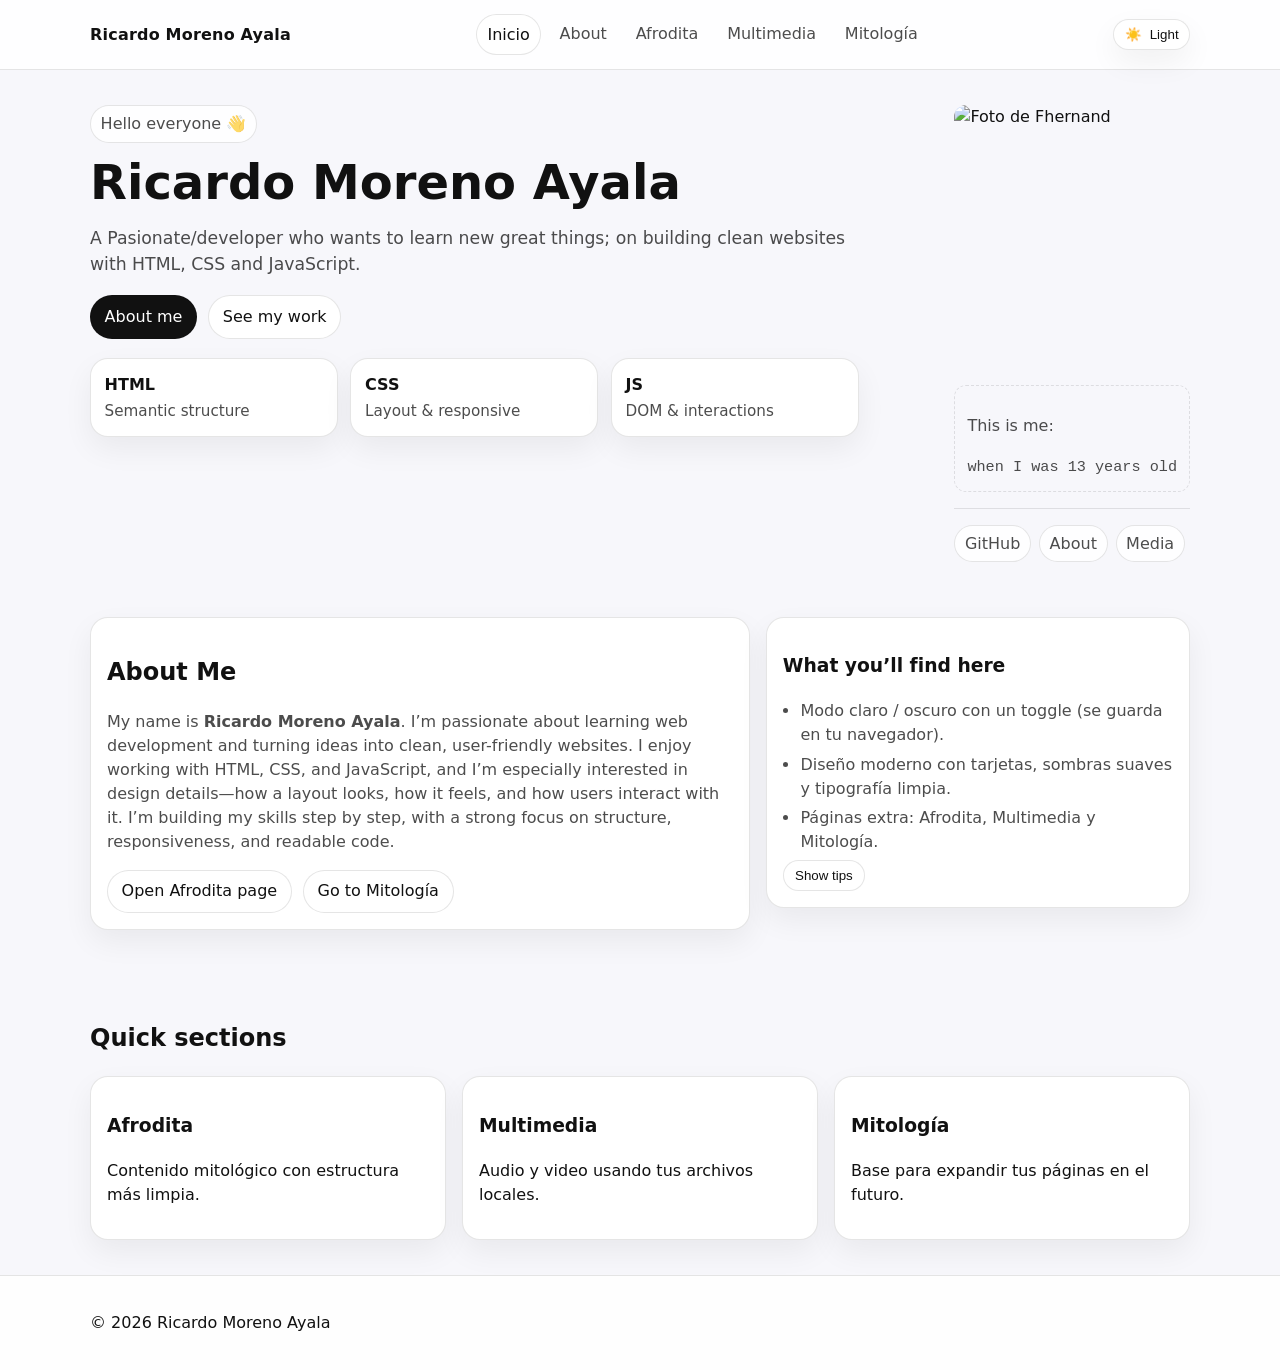
==== index.html @ e9df448e "Fix HTML structure and update profile image path" ====
<!doctype html>
<html lang="es" data-theme="light">
  <head>
    <meta charset="utf-8" />
    <meta name="viewport" content="width=device-width, initial-scale=1" />
    <title>Ricardo Moreno Ayala | Portfolio</title>

    <meta
      name="description"
      content="Portfolio personal con modo claro/oscuro, sección About y proyectos."
    />

    <link rel="stylesheet" href="./css/style.css" />
    <script src="./js/app.js" defer></script>
  </head>
  <body>
    <header class="site-header">
      <div class="container header-inner">
        <a class="brand" href="./index.html">Ricardo Moreno Ayala</a>

        <nav class="site-nav" aria-label="Navegación principal">
          <a href="#home" data-nav="home">Inicio</a>
          <a href="#about" data-nav="about">About</a>
          <a href="./pages/afrodita.html" data-nav="afrodita">Afrodita</a>
          <a href="./pages/multimedia.html" data-nav="multimedia">Multimedia</a>
          <a href="./pages/mitologia.html" data-nav="mitologia">Mitología</a>
        </nav>

        <button
          class="theme-toggle"
          type="button"
          id="themeToggle"
          aria-label="Cambiar tema"
        >
          <span class="theme-icon" aria-hidden="true">☀️</span>
          <span class="theme-label">Light</span>
        </button>
      </div>
    </header>

    <main id="home">
      <!-- HERO -->
      <section class="hero">
        <div class="container hero-grid">
          <div class="hero-copy">
            <p class="kicker">Hello everyone 👋</p>
            <h1>Ricardo Moreno Ayala</h1>
            <p class="lead">
              A Pasionate/developer who wants to learn new great things; on
              building clean websites with HTML, CSS and JavaScript.
            </p>

            <div class="actions">
              <a class="btn primary" href="#about">About me</a>
              <a class="btn" href="./pages/afrodita.html">See my work</a>
            </div>

            <div class="hero-stats">
              <div class="stat">
                <span class="stat-number">HTML</span>
                <span class="stat-label">Semantic structure</span>
              </div>
              <div class="stat">
                <span class="stat-number">CSS</span>
                <span class="stat-label">Layout & responsive</span>
              </div>
              <div class="stat">
                <span class="stat-number">JS</span>
                <span class="stat-label">DOM & interactions</span>
              </div>
            </div>
          </div>

          <aside class="hero-card" aria-label="Foto de perfil">
            <div class="profile">
              <!-- Pon tu foto aquí: assets/img/profile.jpg -->
              <img
<img class="profile-img" src="./assets/img/pro-file.jpg" alt="Foto de Fhernand" />
              <div class="profile-fallback">
                <p class="muted">This is me:</p>
                <code>when I was 13 years old</code>
              </div>
            </div>

            <div class="card-line"></div>

            <div class="quick-links">
              <a
                class="chip"
                href="https://github.com/"
                target="_blank"
                rel="noreferrer"
                >GitHub</a
              >
              <a class="chip" href="#about">About</a>
              <a class="chip" href="./pages/multimedia.html">Media</a>
            </div>
          </aside>
        </div>
      </section>

      <!-- ABOUT -->
      <section id="about" class="section">
        <div class="container about-grid">
          <div class="card about-card">
            <h2>About Me</h2>

            <!-- BIO EN INGLÉS (1 PÁRRAFO) -->
            <p class="about-text">
              My name is <strong>Ricardo Moreno Ayala</strong>. I’m passionate about
              learning web development and turning ideas into clean,
              user-friendly websites. I enjoy working with HTML, CSS, and
              JavaScript, and I’m especially interested in design details—how a
              layout looks, how it feels, and how users interact with it. I’m
              building my skills step by step, with a strong focus on structure,
              responsiveness, and readable code.
            </p>

            <div class="actions">
              <a class="btn" href="./pages/afrodita.html">Open Afrodita page</a>
              <a class="btn" href="./pages/mitologia.html">Go to Mitología</a>
            </div>
          </div>

          <div class="card">
            <h3>What you’ll find here</h3>
            <ul class="list">
              <li>
                Modo claro / oscuro con un toggle (se guarda en tu navegador).
              </li>
              <li>
                Diseño moderno con tarjetas, sombras suaves y tipografía limpia.
              </li>
              <li>Páginas extra: Afrodita, Multimedia y Mitología.</li>
            </ul>

            <button class="btn small" data-toggle="#tips">Show tips</button>
            <div id="tips" class="collapsible" hidden>
              <p class="muted">
                Tip: Para GitHub Pages, asegura que <code>index.html</code> esté
                en la raíz del repo si publicas desde root.
              </p>
            </div>
          </div>
        </div>
      </section>

      <!-- SHORTCUTS -->
      <section class="container section">
        <h2>Quick sections</h2>
        <div class="grid-3">
          <a class="tile" href="./pages/afrodita.html">
            <h3>Afrodita</h3>
            <p>Contenido mitológico con estructura más limpia.</p>
          </a>
          <a class="tile" href="./pages/multimedia.html">
            <h3>Multimedia</h3>
            <p>Audio y video usando tus archivos locales.</p>
          </a>
          <a class="tile" href="./pages/mitologia.html">
            <h3>Mitología</h3>
            <p>Base para expandir tus páginas en el futuro.</p>
          </a>
        </div>
      </section>
    </main>

    <footer class="site-footer">
      <div class="container footer-inner">
        <p>© <span id="year"></span> Ricardo Moreno Ayala</p>
      </div>
    </footer>
  </body>
</html>
---- css/style.css ----
/* =========================
   Theme variables (Light/Dark)
========================= */

:root {
  --bg: #f7f7fb;
  --surface: #ffffff;
  --text: #111111;
  --muted: rgba(0, 0, 0, 0.7);
  --border: rgba(0, 0, 0, 0.1);
  --shadow: 0 12px 30px rgba(0, 0, 0, 0.06);

  --primary: #111111;
  --primaryText: #ffffff;

  --radius: 18px;
}

html[data-theme="dark"] {
  --bg: #0b0d12;
  --surface: #10141d;
  --text: #f4f6fb;
  --muted: rgba(244, 246, 251, 0.72);
  --border: rgba(255, 255, 255, 0.12);
  --shadow: 0 14px 40px rgba(0, 0, 0, 0.55);

  --primary: #f4f6fb;
  --primaryText: #0b0d12;
}

/* =========================
   Base / Reset
========================= */
* {
  box-sizing: border-box;
}
html {
  scroll-behavior: smooth;
}
body {
  margin: 0;
  font-family:
    system-ui,
    -apple-system,
    Segoe UI,
    Roboto,
    Arial,
    sans-serif;
  line-height: 1.5;
  background: var(--bg);
  color: var(--text);
}

img,
video {
  max-width: 100%;
  height: auto;
  display: block;
}
a {
  color: inherit;
}
code {
  font-family:
    ui-monospace, SFMono-Regular, Menlo, Monaco, Consolas, "Liberation Mono",
    monospace;
  font-size: 0.95em;
}

.container {
  width: min(1100px, calc(100% - 2rem));
  margin-inline: auto;
}

.section {
  padding: 2.2rem 0;
}
.lead {
  font-size: 1.08rem;
  color: var(--muted);
}
.muted {
  color: var(--muted);
}

.kicker {
  display: inline-block;
  padding: 0.35rem 0.6rem;
  border: 1px solid var(--border);
  border-radius: 999px;
  background: color-mix(in srgb, var(--surface) 88%, transparent);
  color: var(--muted);
  margin: 0 0 0.6rem;
}

/* =========================
   Header / Nav
========================= */
.site-header {
  position: sticky;
  top: 0;
  z-index: 20;
  background: color-mix(in srgb, var(--surface) 85%, transparent);
  backdrop-filter: blur(10px);
  border-bottom: 1px solid var(--border);
}

.header-inner {
  display: flex;
  align-items: center;
  justify-content: space-between;
  gap: 1rem;
  padding: 0.9rem 0;
}

.brand {
  text-decoration: none;
  font-weight: 900;
  letter-spacing: 0.2px;
}

.site-nav {
  display: flex;
  gap: 0.5rem;
  flex-wrap: wrap;
}

.site-nav a {
  text-decoration: none;
  padding: 0.45rem 0.65rem;
  border-radius: 999px;
  color: var(--muted);
}

.site-nav a:hover {
  background: color-mix(in srgb, var(--surface) 70%, transparent);
  color: var(--text);
}

.site-nav a.active {
  background: color-mix(in srgb, var(--surface) 55%, transparent);
  border: 1px solid var(--border);
  color: var(--text);
}

/* =========================
   Theme toggle
========================= */
.theme-toggle {
  display: inline-flex;
  align-items: center;
  gap: 0.5rem;
  border: 1px solid var(--border);
  background: var(--surface);
  color: var(--text);
  padding: 0.45rem 0.65rem;
  border-radius: 999px;
  cursor: pointer;
  box-shadow: var(--shadow);
}
.theme-toggle:hover {
  transform: translateY(-1px);
}

/* =========================
   Hero
========================= */
.hero {
  padding: 2.2rem 0 1.2rem;
}

.hero-grid {
  display: grid;
  gap: 1.2rem;
  grid-template-columns: 1.6fr 0.65fr;
  align-items: start;
}

.hero-copy h1 {
  font-size: clamp(2rem, 4vw, 3rem);
  line-height: 1.1;
  margin: 0.25rem 0 0.6rem;
}

.hero-stats {
  margin-top: 1.2rem;
  display: grid;
  grid-template-columns: repeat(3, 1fr);
  gap: 0.8rem;
}

.stat {
  border: 1px solid var(--border);
  border-radius: var(--radius);
  padding: 0.85rem;
  background: var(--surface);
  box-shadow: var(--shadow);
}
.stat-number {
  font-weight: 800;
}
.stat-label {
  display: block;
  color: var(--muted);
  font-size: 0.95rem;
  margin-top: 0.2rem;
}

/* ===== FIX DEFINITIVO TAMAÑO FOTO ===== */
.hero-card {
  max-width: 420px; /* hace más angosta la columna derecha */
  margin-left: auto; /* la pega a la derecha bonito */
}

.profile {
  width: 100%;
  max-width: 380px; /* límite real del cuadro de la foto */
  margin-inline: auto;
}

.profile-img {
  width: 100%;
  height: 280px; /* <- AQUÍ se nota el cambio sí o sí */
  max-width: 380px;
  object-fit: cover;
  border-radius: calc(var(--radius) - 6px);
}

.profile-fallback {
  padding: 0.75rem;
  border-radius: calc(var(--radius) - 6px);
  border: 1px dashed var(--border);
  color: var(--muted);
}

.card-line {
  height: 1px;
  background: var(--border);
  margin: 1rem 0;
}

.quick-links {
  display: flex;
  gap: 0.5rem;
  flex-wrap: wrap;
}

.chip {
  text-decoration: none;
  border: 1px solid var(--border);
  padding: 0.35rem 0.6rem;
  border-radius: 999px;
  background: color-mix(in srgb, var(--surface) 82%, transparent);
  color: var(--muted);
}
.chip:hover {
  color: var(--text);
}

/* =========================
   Cards / Tiles / Grids
========================= */
.card {
  background: var(--surface);
  border: 1px solid var(--border);
  border-radius: var(--radius);
  padding: 1rem;
  box-shadow: var(--shadow);
}

.about-grid {
  display: grid;
  gap: 1rem;
  grid-template-columns: 1.4fr 0.9fr;
  align-items: start;
}

.about-text {
  color: var(--muted);
  margin-top: 0.5rem;
}

.grid-2,
.grid-3 {
  display: grid;
  gap: 1rem;
}
.grid-2 {
  grid-template-columns: repeat(2, 1fr);
}
.grid-3 {
  grid-template-columns: repeat(3, 1fr);
}

.tile {
  text-decoration: none;
  display: block;
  background: var(--surface);
  border: 1px solid var(--border);
  border-radius: var(--radius);
  padding: 1rem;
  box-shadow: var(--shadow);
  transition:
    transform 0.12s ease,
    box-shadow 0.12s ease;
}
.tile:hover {
  transform: translateY(-2px);
}

/* =========================
   Buttons / Interactions
========================= */
.actions {
  display: flex;
  gap: 0.7rem;
  flex-wrap: wrap;
  margin-top: 1rem;
}

.btn {
  display: inline-block;
  text-decoration: none;
  border: 1px solid var(--border);
  background: var(--surface);
  color: var(--text);
  padding: 0.55rem 0.85rem;
  border-radius: 999px;
  cursor: pointer;
}

.btn:hover {
  transform: translateY(-1px);
}

.btn.primary {
  background: var(--primary);
  color: var(--primaryText);
  border-color: color-mix(in srgb, var(--primary) 55%, var(--border));
}

.btn.small {
  padding: 0.45rem 0.7rem;
}

.collapsible {
  margin-top: 0.7rem;
  padding-top: 0.7rem;
  border-top: 1px solid var(--border);
}

.list {
  margin: 0.5rem 0 0;
  padding-left: 1.1rem;
  color: var(--muted);
}
.list li {
  margin: 0.35rem 0;
}

/* =========================
   Footer
========================= */
.site-footer {
  border-top: 1px solid var(--border);
  background: color-mix(in srgb, var(--surface) 88%, transparent);
  padding: 1.2rem 0;
}
.footer-inner {
  display: flex;
  justify-content: space-between;
  gap: 1rem;
  flex-wrap: wrap;
}

/* =========================
   Responsive
========================= */
@media (max-width: 900px) {
  .hero-grid {
    grid-template-columns: 1fr;
  }
  .about-grid {
    grid-template-columns: 1fr;
  }
  .grid-3 {
    grid-template-columns: 1fr;
  }
  .grid-2 {
    grid-template-columns: 1fr;
  }
  .hero-stats {
    grid-template-columns: 1fr;
  }
}
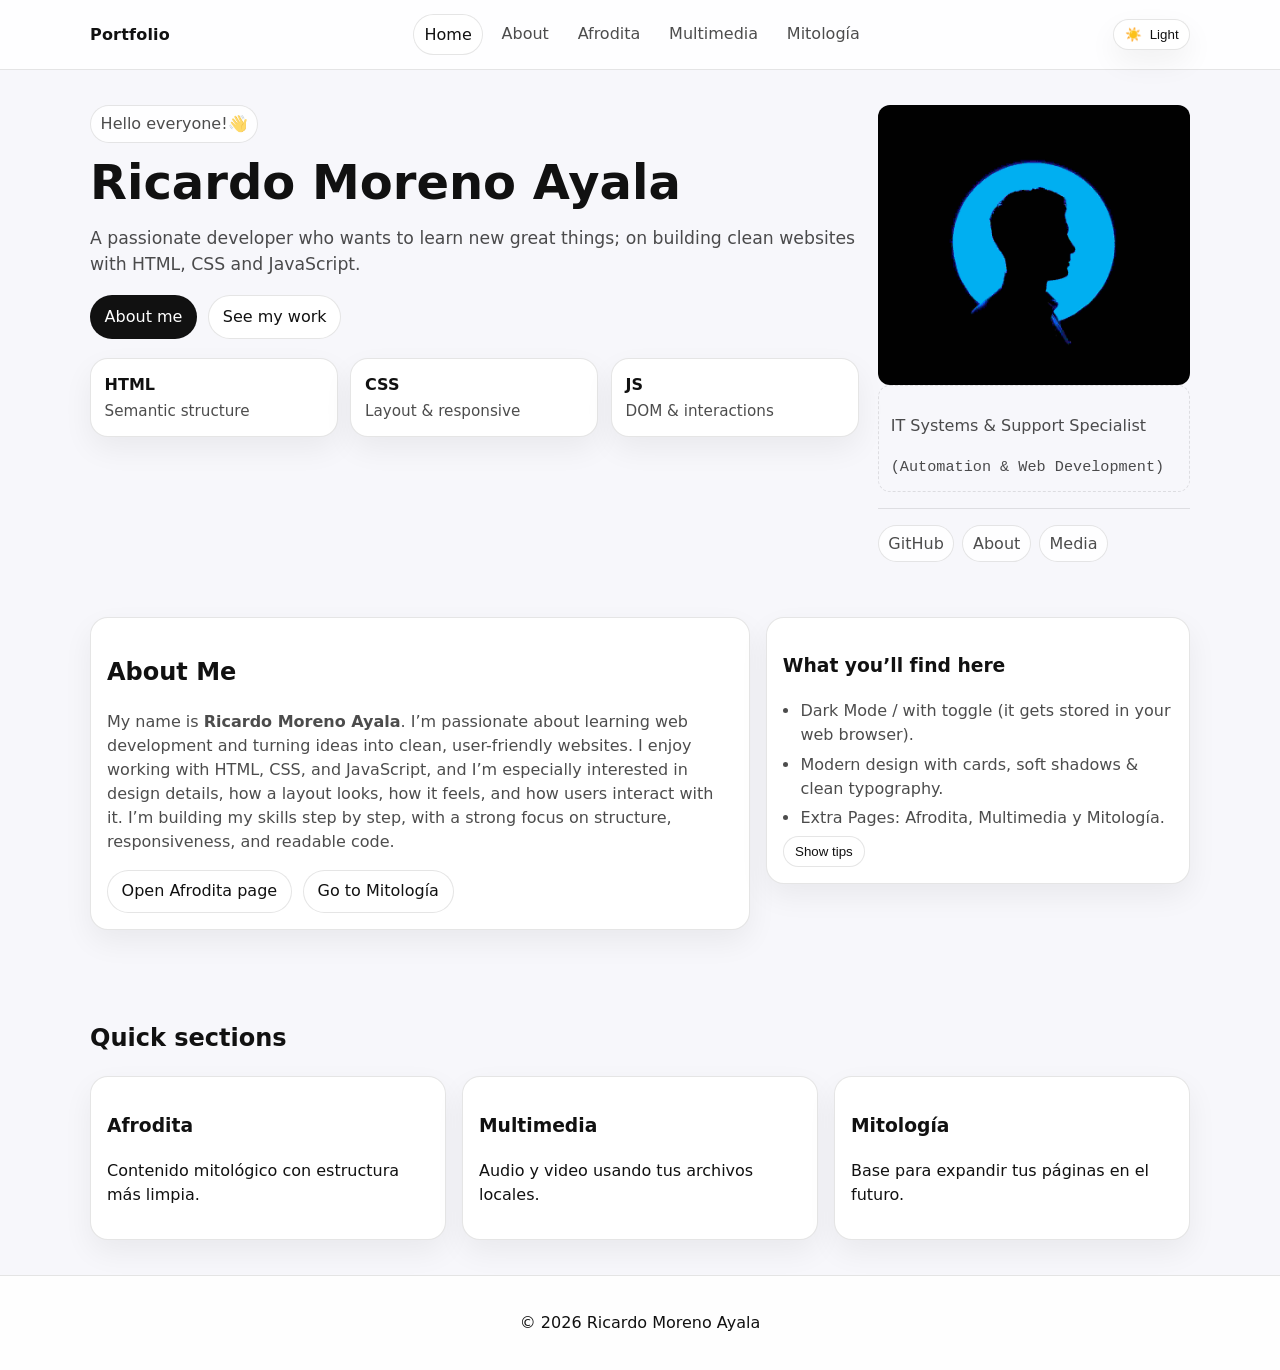
==== commit 8c30c092: "Add files via upload" ====
--- a/index.html
+++ b/index.html
@@ -16,10 +16,10 @@
   <body>
     <header class="site-header">
       <div class="container header-inner">
-        <a class="brand" href="./index.html">Ricardo Moreno Ayala</a>
+        <a class="brand" href="./index.html">Portfolio</a>
 
         <nav class="site-nav" aria-label="Navegación principal">
-          <a href="#home" data-nav="home">Inicio</a>
+          <a href="#home" data-nav="home">Home</a>
           <a href="#about" data-nav="about">About</a>
           <a href="./pages/afrodita.html" data-nav="afrodita">Afrodita</a>
           <a href="./pages/multimedia.html" data-nav="multimedia">Multimedia</a>
@@ -43,10 +43,10 @@
       <section class="hero">
         <div class="container hero-grid">
           <div class="hero-copy">
-            <p class="kicker">Hello everyone 👋</p>
+            <p class="kicker">Hello everyone!👋</p>
             <h1>Ricardo Moreno Ayala</h1>
             <p class="lead">
-              A Pasionate/developer who wants to learn new great things; on
+              A passionate developer who wants to learn new great things; on
               building clean websites with HTML, CSS and JavaScript.
             </p>
 
@@ -77,8 +77,8 @@
               <img
 <img class="profile-img" src="./assets/img/pro-file.jpg" alt="Foto de Fhernand" />
               <div class="profile-fallback">
-                <p class="muted">This is me:</p>
-                <code>when I was 13 years old</code>
+                <p class="muted">IT Systems & Support Specialist</p>
+                <code>(Automation & Web Development)</code>
               </div>
             </div>
 
@@ -110,7 +110,7 @@
               My name is <strong>Ricardo Moreno Ayala</strong>. I’m passionate about
               learning web development and turning ideas into clean,
               user-friendly websites. I enjoy working with HTML, CSS, and
-              JavaScript, and I’m especially interested in design details—how a
+              JavaScript, and I’m especially interested in design details, how a
               layout looks, how it feels, and how users interact with it. I’m
               building my skills step by step, with a strong focus on structure,
               responsiveness, and readable code.
@@ -126,12 +126,12 @@
             <h3>What you’ll find here</h3>
             <ul class="list">
               <li>
-                Modo claro / oscuro con un toggle (se guarda en tu navegador).
+               Dark Mode / with toggle (it gets stored in your web browser).
               </li>
               <li>
-                Diseño moderno con tarjetas, sombras suaves y tipografía limpia.
+                Modern design with cards, soft shadows & clean typography.
               </li>
-              <li>Páginas extra: Afrodita, Multimedia y Mitología.</li>
+              <li>Extra Pages: Afrodita, Multimedia y Mitología.</li>
             </ul>
 
             <button class="btn small" data-toggle="#tips">Show tips</button>
--- a/css/style.css
+++ b/css/style.css
@@ -17,7 +17,7 @@
 }
 
 html[data-theme="dark"] {
-  --bg: #0b0d12;
+  --bg: #151923;
   --surface: #10141d;
   --text: #f4f6fb;
   --muted: rgba(244, 246, 251, 0.72);
@@ -196,6 +196,24 @@
   background: var(--surface);
   box-shadow: var(--shadow);
 }
+.stat:hover {
+  transform: translateY(-2px);
+  transition:
+    0.6s,
+    box-shadow 0.5s;
+  border-color: #151923;
+  border-width: 1px;
+}
+
+html[data-theme="dark"] .stat:hover {
+  transform: translateY(-1px);
+  transition:
+    0.6s,
+    box-shadow 0.5s;
+  border-color: rgb(218, 218, 255);
+  border-width: 1px;
+}
+
 .stat-number {
   font-weight: 800;
 }
@@ -306,6 +324,14 @@
 }
 .tile:hover {
   transform: translateY(-2px);
+  border-color: #151923;
+  transition: 0.6s;
+}
+
+html[data-theme="dark"] .tile:hover {
+  transform: translateY(-2px);
+  border-color: ghostwhite;
+  transition: 0.6s;
 }
 
 /* =========================
@@ -368,8 +394,7 @@
 }
 .footer-inner {
   display: flex;
-  justify-content: space-between;
-  gap: 1rem;
+  justify-content: center;
   flex-wrap: wrap;
 }
 
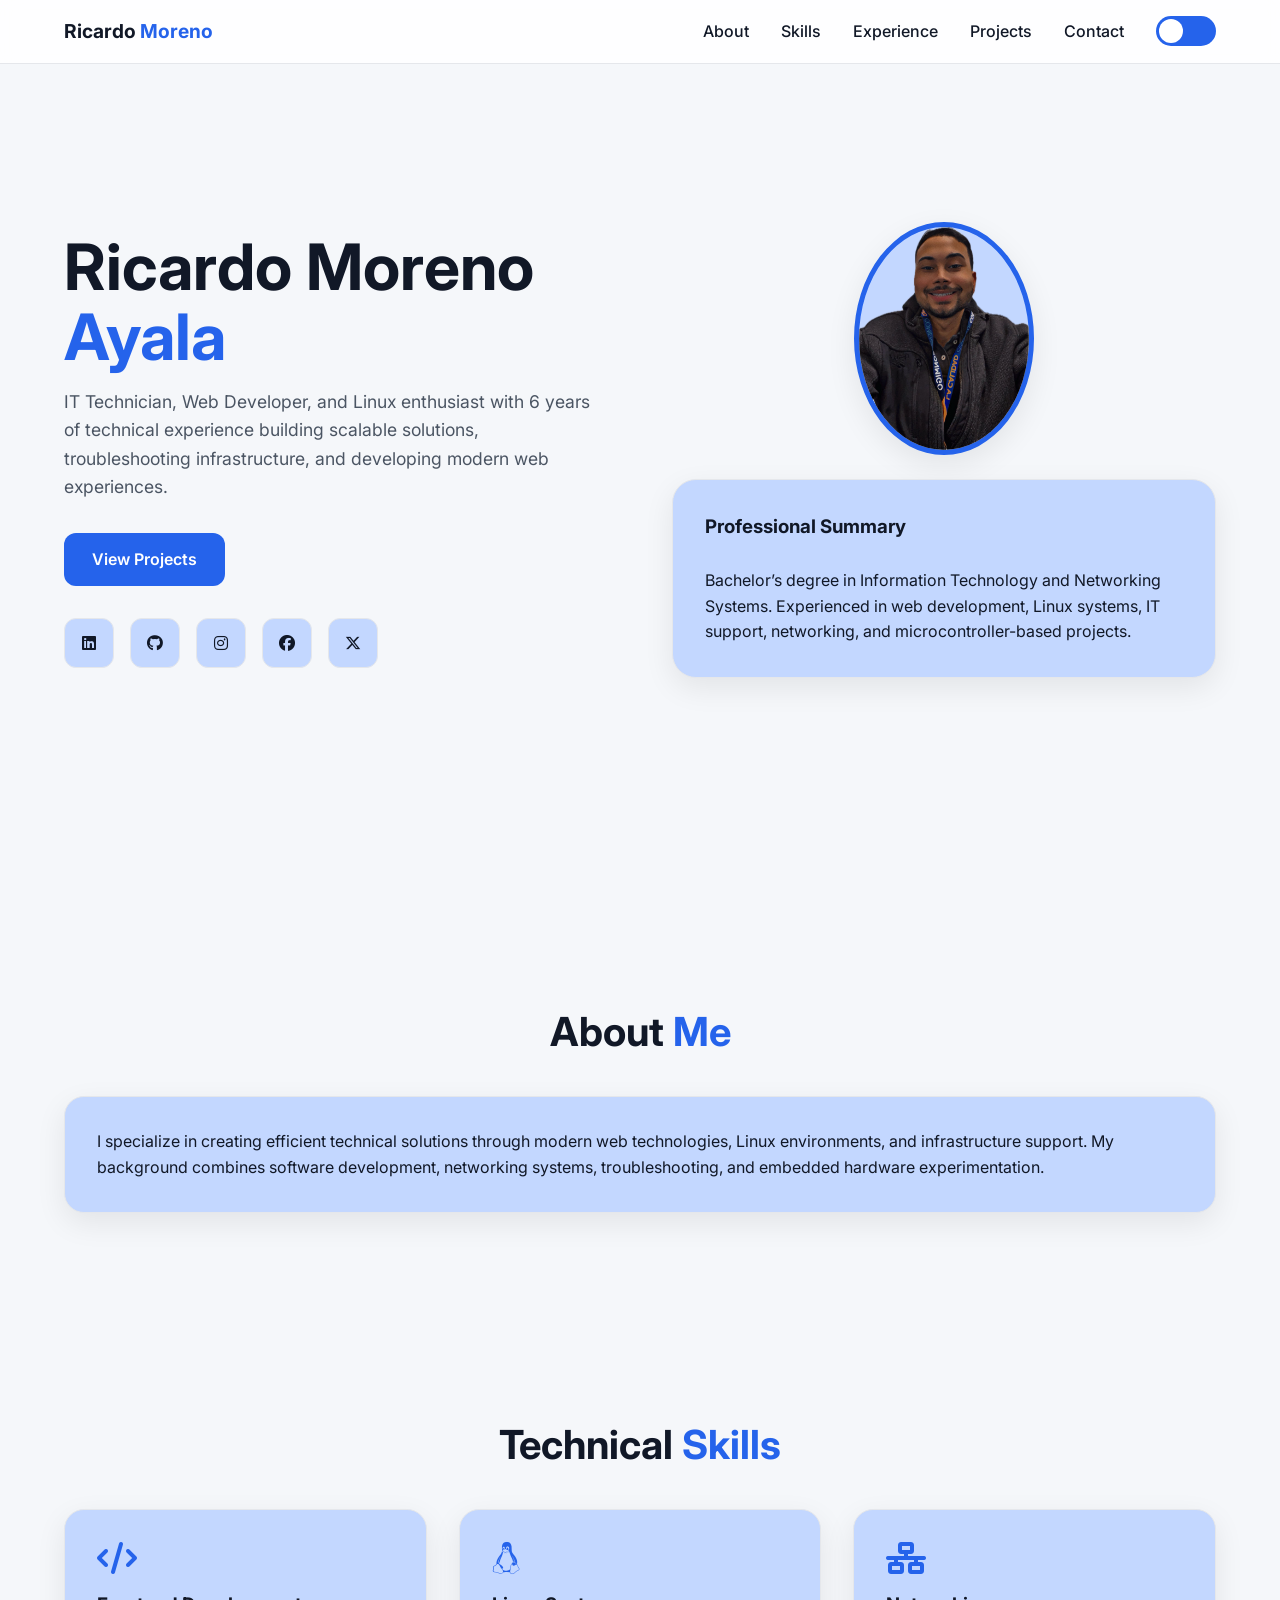
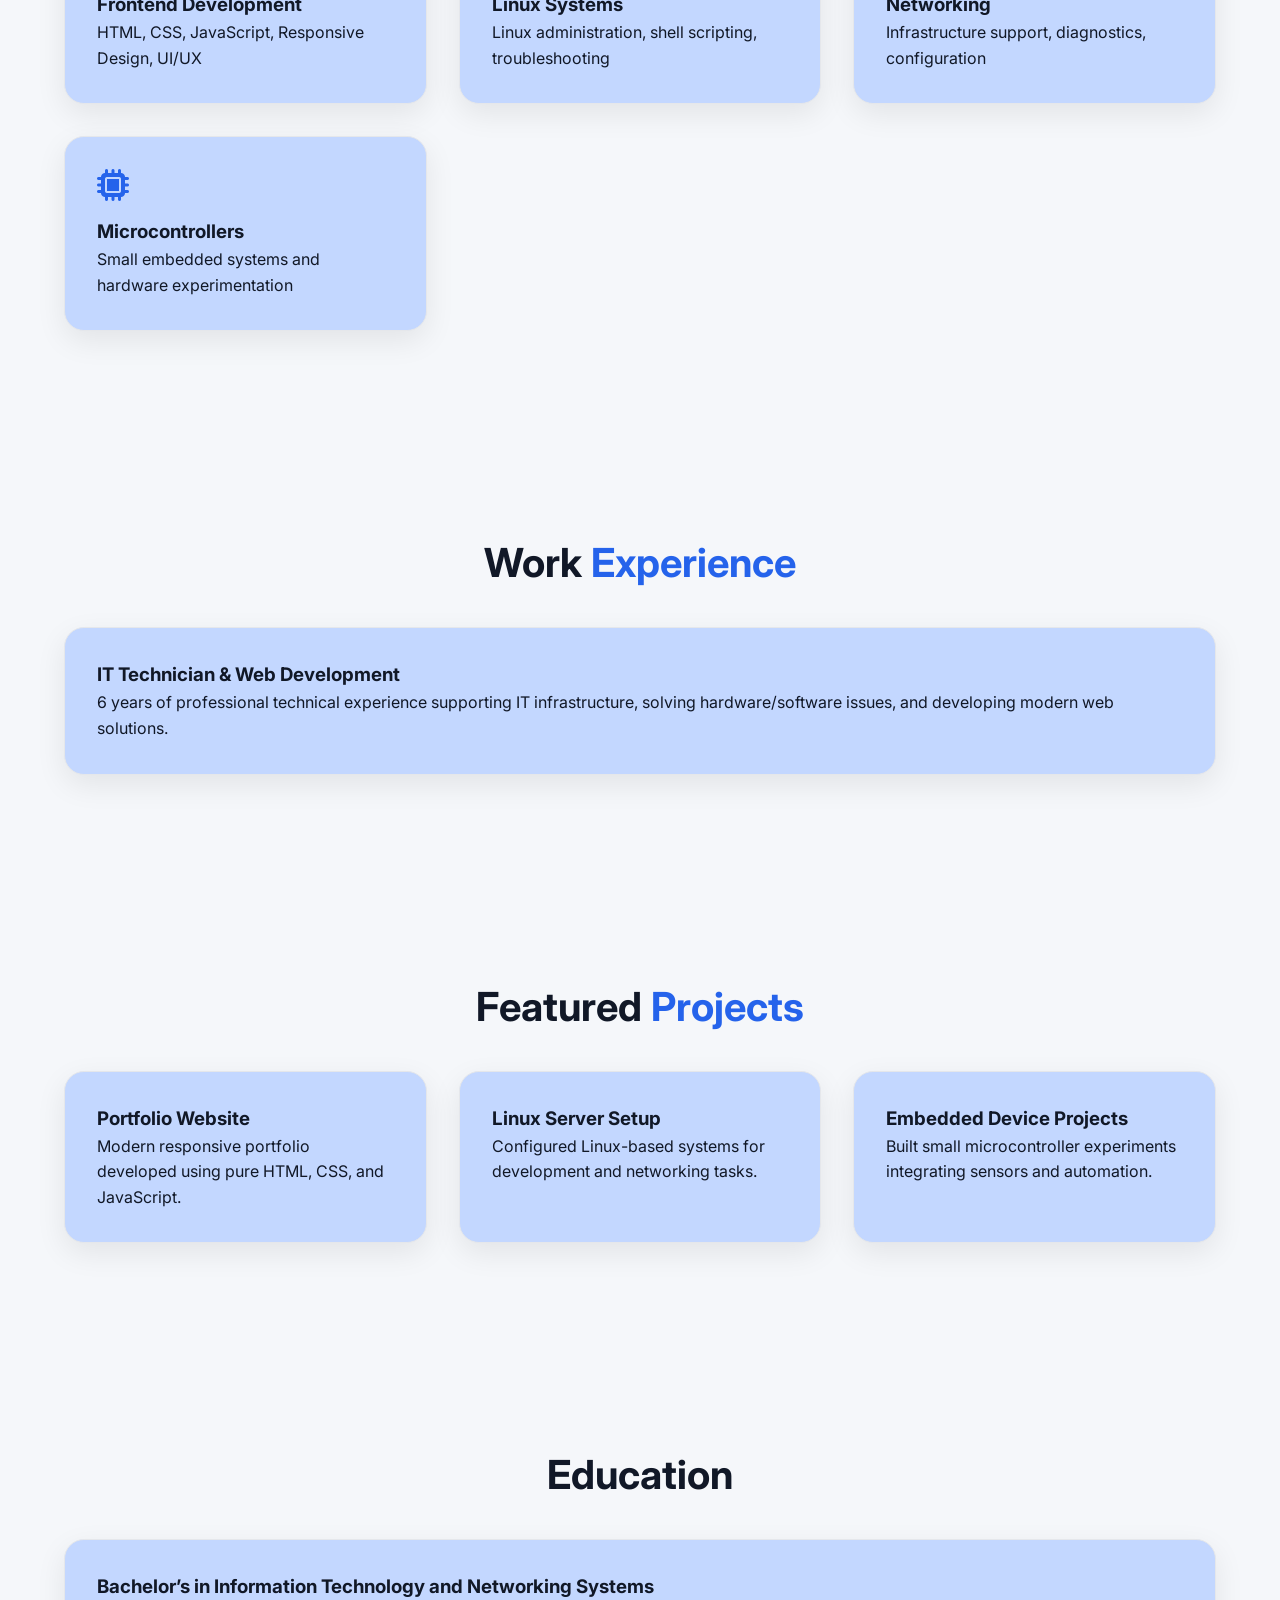
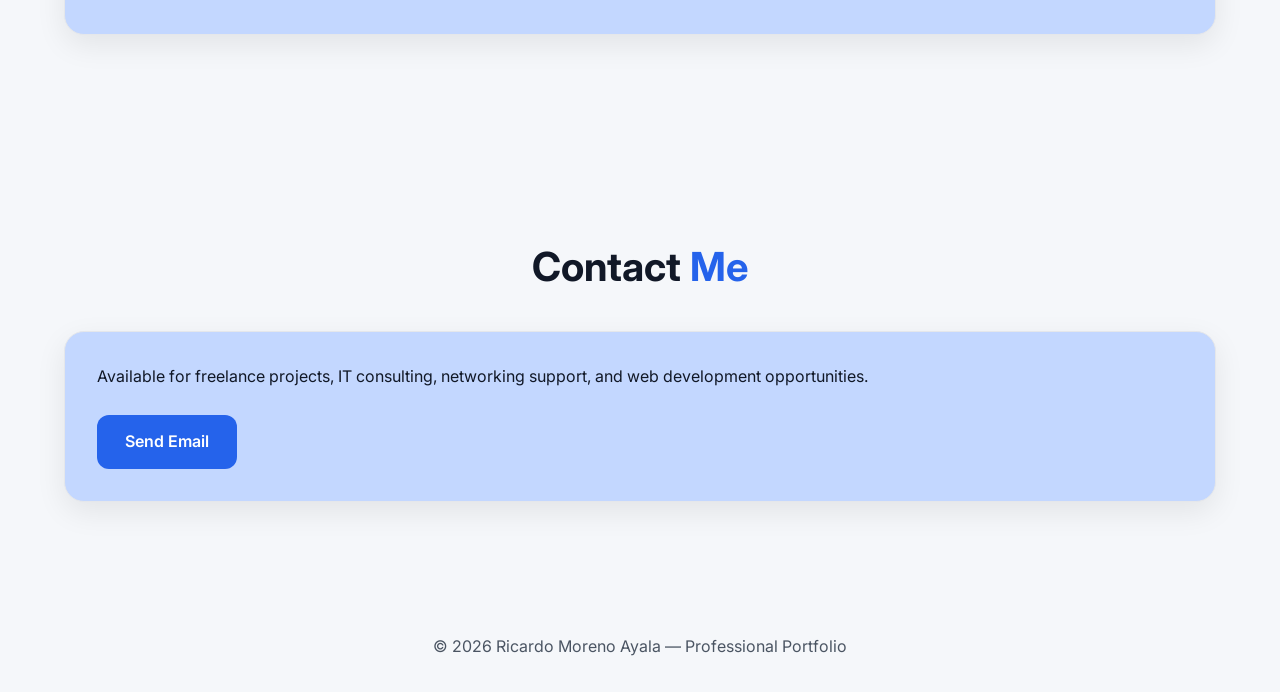
==== commit f0ef33a6: "Add files via upload" ====
--- a/index.html
+++ b/index.html
@@ -1,174 +1,410 @@
-<!doctype html>
-<html lang="es" data-theme="light">
-  <head>
-    <meta charset="utf-8" />
-    <meta name="viewport" content="width=device-width, initial-scale=1" />
-    <title>Ricardo Moreno Ayala | Portfolio</title>
-
-    <meta
-      name="description"
-      content="Portfolio personal con modo claro/oscuro, sección About y proyectos."
-    />
-
-    <link rel="stylesheet" href="./css/style.css" />
-    <script src="./js/app.js" defer></script>
-  </head>
-  <body>
-    <header class="site-header">
-      <div class="container header-inner">
-        <a class="brand" href="./index.html">Portfolio</a>
-
-        <nav class="site-nav" aria-label="Navegación principal">
-          <a href="#home" data-nav="home">Home</a>
-          <a href="#about" data-nav="about">About</a>
-          <a href="./pages/afrodita.html" data-nav="afrodita">Afrodita</a>
-          <a href="./pages/multimedia.html" data-nav="multimedia">Multimedia</a>
-          <a href="./pages/mitologia.html" data-nav="mitologia">Mitología</a>
-        </nav>
-
-        <button
-          class="theme-toggle"
-          type="button"
-          id="themeToggle"
-          aria-label="Cambiar tema"
-        >
-          <span class="theme-icon" aria-hidden="true">☀️</span>
-          <span class="theme-label">Light</span>
-        </button>
-      </div>
-    </header>
-
-    <main id="home">
-      <!-- HERO -->
-      <section class="hero">
-        <div class="container hero-grid">
-          <div class="hero-copy">
-            <p class="kicker">Hello everyone!👋</p>
-            <h1>Ricardo Moreno Ayala</h1>
-            <p class="lead">
-              A passionate developer who wants to learn new great things; on
-              building clean websites with HTML, CSS and JavaScript.
-            </p>
-
-            <div class="actions">
-              <a class="btn primary" href="#about">About me</a>
-              <a class="btn" href="./pages/afrodita.html">See my work</a>
-            </div>
-
-            <div class="hero-stats">
-              <div class="stat">
-                <span class="stat-number">HTML</span>
-                <span class="stat-label">Semantic structure</span>
-              </div>
-              <div class="stat">
-                <span class="stat-number">CSS</span>
-                <span class="stat-label">Layout & responsive</span>
-              </div>
-              <div class="stat">
-                <span class="stat-number">JS</span>
-                <span class="stat-label">DOM & interactions</span>
-              </div>
-            </div>
-          </div>
-
-          <aside class="hero-card" aria-label="Foto de perfil">
-            <div class="profile">
-              <!-- Pon tu foto aquí: assets/img/profile.jpg -->
-              <img
-<img class="profile-img" src="./assets/img/pro-file.jpg" alt="Foto de Fhernand" />
-              <div class="profile-fallback">
-                <p class="muted">IT Systems & Support Specialist</p>
-                <code>(Automation & Web Development)</code>
-              </div>
-            </div>
-
-            <div class="card-line"></div>
-
-            <div class="quick-links">
-              <a
-                class="chip"
-                href="https://github.com/"
-                target="_blank"
-                rel="noreferrer"
-                >GitHub</a
-              >
-              <a class="chip" href="#about">About</a>
-              <a class="chip" href="./pages/multimedia.html">Media</a>
-            </div>
-          </aside>
-        </div>
-      </section>
-
-      <!-- ABOUT -->
-      <section id="about" class="section">
-        <div class="container about-grid">
-          <div class="card about-card">
-            <h2>About Me</h2>
-
-            <!-- BIO EN INGLÉS (1 PÁRRAFO) -->
-            <p class="about-text">
-              My name is <strong>Ricardo Moreno Ayala</strong>. I’m passionate about
-              learning web development and turning ideas into clean,
-              user-friendly websites. I enjoy working with HTML, CSS, and
-              JavaScript, and I’m especially interested in design details, how a
-              layout looks, how it feels, and how users interact with it. I’m
-              building my skills step by step, with a strong focus on structure,
-              responsiveness, and readable code.
-            </p>
-
-            <div class="actions">
-              <a class="btn" href="./pages/afrodita.html">Open Afrodita page</a>
-              <a class="btn" href="./pages/mitologia.html">Go to Mitología</a>
-            </div>
-          </div>
-
-          <div class="card">
-            <h3>What you’ll find here</h3>
-            <ul class="list">
-              <li>
-               Dark Mode / with toggle (it gets stored in your web browser).
-              </li>
-              <li>
-                Modern design with cards, soft shadows & clean typography.
-              </li>
-              <li>Extra Pages: Afrodita, Multimedia y Mitología.</li>
-            </ul>
-
-            <button class="btn small" data-toggle="#tips">Show tips</button>
-            <div id="tips" class="collapsible" hidden>
-              <p class="muted">
-                Tip: Para GitHub Pages, asegura que <code>index.html</code> esté
-                en la raíz del repo si publicas desde root.
-              </p>
-            </div>
-          </div>
-        </div>
-      </section>
-
-      <!-- SHORTCUTS -->
-      <section class="container section">
-        <h2>Quick sections</h2>
-        <div class="grid-3">
-          <a class="tile" href="./pages/afrodita.html">
-            <h3>Afrodita</h3>
-            <p>Contenido mitológico con estructura más limpia.</p>
-          </a>
-          <a class="tile" href="./pages/multimedia.html">
-            <h3>Multimedia</h3>
-            <p>Audio y video usando tus archivos locales.</p>
-          </a>
-          <a class="tile" href="./pages/mitologia.html">
-            <h3>Mitología</h3>
-            <p>Base para expandir tus páginas en el futuro.</p>
-          </a>
-        </div>
-      </section>
-    </main>
-
-    <footer class="site-footer">
-      <div class="container footer-inner">
-        <p>© <span id="year"></span> Ricardo Moreno Ayala</p>
-      </div>
-    </footer>
-  </body>
-</html>
+<!--
+====================================================================================================
+FILE: index.html
+
+AUTHOR:
+Ricardo Moreno Ayala
+
+DESCRIPTION:
+Professional developer portfolio website built using ONLY:
+- HTML5
+- CSS3
+- Vanilla JavaScript
+
+DESIGN GOALS:
+- Modern professional appearance
+- Inspired by the visual style of Genera PR
+- Responsive layout
+- Smooth scrolling
+- Dark/Light mode toggle
+- Animated sections
+- Clean typography
+- Technology-focused branding
+
+====================================================================================================
+-->
+
+<!doctype html>
+<html lang="en">
+  <head>
+    <!-- ========================================================================================= -->
+    <!-- BASIC PAGE METADATA -->
+    <!-- ========================================================================================= -->
+
+    <meta charset="UTF-8" />
+
+    <meta name="viewport" content="width=device-width, initial-scale=1.0" />
+
+    <title>Ricardo Moreno Ayala | Portfolio</title>
+
+    <!-- ========================================================================================= -->
+    <!-- GOOGLE FONTS -->
+    <!-- ========================================================================================= -->
+
+    <link rel="preconnect" href="https://fonts.googleapis.com" />
+
+    <link rel="preconnect" href="https://fonts.gstatic.com" crossorigin />
+
+    <link
+      href="https://fonts.googleapis.com/css2?family=Inter:wght@300;400;500;600;700&display=swap"
+      rel="stylesheet"
+    />
+
+    <!-- ========================================================================================= -->
+    <!-- FONT AWESOME ICONS -->
+    <!-- ========================================================================================= -->
+
+    <link
+      rel="stylesheet"
+      href="https://cdnjs.cloudflare.com/ajax/libs/font-awesome/6.5.1/css/all.min.css"
+    />
+    <!-- ========================================================================================= -->
+    <link rel="stylesheet" href="/css/style.css" />
+
+    <!-- ========================================================================================= -->
+  </head>
+
+  <body>
+    <!-- ========================================================================================= -->
+    <!-- NAVIGATION -->
+    <!-- ========================================================================================= -->
+
+    <nav>
+      <div class="container nav-container">
+        <div class="logo">
+          <a href="#"> Ricardo <span>Moreno</span> </a>
+        </div>
+
+        <div class="nav-links">
+          <a href="#about">About</a>
+
+          <a href="#skills">Skills</a>
+
+          <a href="#experience">Experience</a>
+
+          <a href="#projects">Projects</a>
+
+          <a href="#contact">Contact</a>
+
+          <!-- DARK MODE TOGGLE -->
+
+          <label class="theme-toggle">
+            <input type="checkbox" id="themeSwitch" />
+
+            <span class="slider"></span>
+          </label>
+        </div>
+      </div>
+    </nav>
+
+    <!-- ========================================================================================= -->
+    <!-- HERO SECTION -->
+    <!-- ========================================================================================= -->
+
+    <section class="hero">
+      <div class="container hero-content">
+        <!-- ================================================================================= -->
+        <!-- LEFT HERO CONTENT                                                                -->
+        <!-- ================================================================================= -->
+
+        <div class="hero-text">
+          <h1>Ricardo Moreno <span>Ayala</span></h1>
+
+          <p>
+            IT Technician, Web Developer, and Linux enthusiast with 6 years of
+            technical experience building scalable solutions, troubleshooting
+            infrastructure, and developing modern web experiences.
+          </p>
+
+          <a href="#projects" class="btn"> View Projects </a>
+
+          <!-- SOCIAL LINKS -->
+
+          <div class="socials">
+            <a
+              href="https://www.linkedin.com/in/ricardo-moreno-1547ab251/?skipRedirect=true"
+              target="_blank"
+            >
+              <i class="fab fa-linkedin"></i>
+            </a>
+
+            <a href="https://github.com/rma-smartdevices" target="_blank">
+              <i class="fab fa-github"></i>
+            </a>
+
+            <a href="https://www.instagram.com/meek.beige/" target="_blank">
+              <i class="fab fa-instagram"></i>
+            </a>
+
+            <a
+              href="https://www.facebook.com/profile.php?id=100073976680712"
+              target="_blank"
+            >
+              <i class="fab fa-facebook"></i>
+            </a>
+
+            <a href="https://x.com/MeekBeige" target="_blank">
+              <i class="fab fa-x-twitter"></i>
+            </a>
+          </div>
+        </div>
+
+        <!-- ================================================================================= -->
+        <!-- RIGHT HERO COLUMN                                                                -->
+        <!-- ================================================================================= -->
+
+        <div class="hero-right">
+          <!-- ========================================================================= -->
+          <!-- PROFILE IMAGE                                                             -->
+          <!-- ========================================================================= -->
+
+          <div id="logo-img">
+            <img src="/img/logo-img.png" alt="Ricardo Moreno" />
+          </div>
+
+          <!-- ========================================================================= -->
+          <!-- PROFESSIONAL SUMMARY CARD                                                 -->
+          <!-- ========================================================================= -->
+
+          <div class="hero-card">
+            <h3>Professional Summary</h3>
+
+            <br />
+
+            <p>
+              Bachelor’s degree in Information Technology and Networking
+              Systems. Experienced in web development, Linux systems, IT
+              support, networking, and microcontroller-based projects.
+            </p>
+          </div>
+        </div>
+      </div>
+    </section>
+
+    <!-- ========================================================================================= -->
+    <!-- ABOUT SECTION -->
+    <!-- ========================================================================================= -->
+
+    <section id="about">
+      <div class="container">
+        <h2 class="section-title">About <span>Me</span></h2>
+
+        <div class="card">
+          <p>
+            I specialize in creating efficient technical solutions through
+            modern web technologies, Linux environments, and infrastructure
+            support. My background combines software development, networking
+            systems, troubleshooting, and embedded hardware experimentation.
+          </p>
+        </div>
+      </div>
+    </section>
+
+    <!-- ========================================================================================= -->
+    <!-- SKILLS SECTION -->
+    <!-- ========================================================================================= -->
+
+    <section id="skills">
+      <div class="container">
+        <h2 class="section-title">Technical <span>Skills</span></h2>
+
+        <div class="grid">
+          <div class="card">
+            <i class="fas fa-code"></i>
+
+            <h3>Frontend Development</h3>
+
+            <p>HTML, CSS, JavaScript, Responsive Design, UI/UX</p>
+          </div>
+
+          <div class="card">
+            <i class="fab fa-linux"></i>
+
+            <h3>Linux Systems</h3>
+
+            <p>Linux administration, shell scripting, troubleshooting</p>
+          </div>
+
+          <div class="card">
+            <i class="fas fa-network-wired"></i>
+
+            <h3>Networking</h3>
+
+            <p>Infrastructure support, diagnostics, configuration</p>
+          </div>
+
+          <div class="card">
+            <i class="fas fa-microchip"></i>
+
+            <h3>Microcontrollers</h3>
+
+            <p>Small embedded systems and hardware experimentation</p>
+          </div>
+        </div>
+      </div>
+    </section>
+
+    <!-- ========================================================================================= -->
+    <!-- EXPERIENCE SECTION -->
+    <!-- ========================================================================================= -->
+
+    <section id="experience">
+      <div class="container">
+        <h2 class="section-title">Work <span>Experience</span></h2>
+
+        <div class="card">
+          <h3>IT Technician & Web Development</h3>
+
+          <p>
+            6 years of professional technical experience supporting IT
+            infrastructure, solving hardware/software issues, and developing
+            modern web solutions.
+          </p>
+        </div>
+      </div>
+    </section>
+
+    <!-- ========================================================================================= -->
+    <!-- PROJECTS SECTION -->
+    <!-- ========================================================================================= -->
+
+    <section id="projects">
+      <div class="container">
+        <h2 class="section-title">Featured <span>Projects</span></h2>
+
+        <div class="grid">
+          <div class="card">
+            <h3>Portfolio Website</h3>
+
+            <p>
+              Modern responsive portfolio developed using pure HTML, CSS, and
+              JavaScript.
+            </p>
+          </div>
+
+          <div class="card">
+            <h3>Linux Server Setup</h3>
+
+            <p>
+              Configured Linux-based systems for development and networking
+              tasks.
+            </p>
+          </div>
+
+          <div class="card">
+            <h3>Embedded Device Projects</h3>
+
+            <p>
+              Built small microcontroller experiments integrating sensors and
+              automation.
+            </p>
+          </div>
+        </div>
+      </div>
+    </section>
+
+    <!-- ========================================================================================= -->
+    <!-- EDUCATION SECTION -->
+    <!-- ========================================================================================= -->
+
+    <section id="education">
+      <div class="container">
+        <h2 class="section-title">Education</h2>
+
+        <div class="card">
+          <h3>Bachelor’s in Information Technology and Networking Systems</h3>
+        </div>
+      </div>
+    </section>
+
+    <!-- ========================================================================================= -->
+    <!-- CONTACT SECTION -->
+    <!-- ========================================================================================= -->
+
+    <section id="contact">
+      <div class="container">
+        <h2 class="section-title">Contact <span>Me</span></h2>
+
+        <div class="card">
+          <p>
+            Available for freelance projects, IT consulting, networking support,
+            and web development opportunities.
+          </p>
+
+          <br />
+
+          <a href="mailto:rmoreno2025@gmail.com" class="btn"> Send Email </a>
+        </div>
+      </div>
+    </section>
+
+    <!-- ========================================================================================= -->
+    <!-- FOOTER -->
+    <!-- ========================================================================================= -->
+
+    <footer>
+      <p>© 2026 Ricardo Moreno Ayala — Professional Portfolio</p>
+    </footer>
+
+    <!-- ========================================================================================= -->
+    <!-- JAVASCRIPT -->
+    <!-- ========================================================================================= -->
+    <script>
+      /*
+        =========================================================================================
+        DARK MODE FUNCTIONALITY
+        =========================================================================================
+        */
+
+      const themeSwitch = document.getElementById("themeSwitch");
+
+      /*
+        LOAD SAVED THEME
+        */
+
+      if (localStorage.getItem("theme") === "dark") {
+        document.body.classList.add("dark-mode");
+
+        themeSwitch.checked = true;
+      }
+
+      /*
+        TOGGLE DARK/LIGHT MODE
+        */
+
+      themeSwitch.addEventListener("change", () => {
+        if (themeSwitch.checked) {
+          document.body.classList.add("dark-mode");
+
+          localStorage.setItem("theme", "dark");
+        } else {
+          document.body.classList.remove("dark-mode");
+
+          localStorage.setItem("theme", "light");
+        }
+      });
+
+      /*
+        =========================================================================================
+        SIMPLE CARD ANIMATION
+        =========================================================================================
+        */
+
+      const cards = document.querySelectorAll(".card");
+
+      cards.forEach((card, index) => {
+        card.style.opacity = "0";
+
+        card.style.transform = "translateY(20px)";
+
+        setTimeout(() => {
+          card.style.transition = "0.6s ease";
+
+          card.style.opacity = "1";
+
+          card.style.transform = "translateY(0px)";
+        }, index * 150);
+      });
+    </script>
+  </body>
+</html>
--- a/css/style.css
+++ b/css/style.css
@@ -1,420 +1,504 @@
-/* =========================
-   Theme variables (Light/Dark)
-========================= */
-
-:root {
-  --bg: #f7f7fb;
-  --surface: #ffffff;
-  --text: #111111;
-  --muted: rgba(0, 0, 0, 0.7);
-  --border: rgba(0, 0, 0, 0.1);
-  --shadow: 0 12px 30px rgba(0, 0, 0, 0.06);
-
-  --primary: #111111;
-  --primaryText: #ffffff;
-
-  --radius: 18px;
-}
-
-html[data-theme="dark"] {
-  --bg: #151923;
-  --surface: #10141d;
-  --text: #f4f6fb;
-  --muted: rgba(244, 246, 251, 0.72);
-  --border: rgba(255, 255, 255, 0.12);
-  --shadow: 0 14px 40px rgba(0, 0, 0, 0.55);
-
-  --primary: #f4f6fb;
-  --primaryText: #0b0d12;
-}
-
-/* =========================
-   Base / Reset
-========================= */
-* {
-  box-sizing: border-box;
-}
-html {
-  scroll-behavior: smooth;
-}
-body {
-  margin: 0;
-  font-family:
-    system-ui,
-    -apple-system,
-    Segoe UI,
-    Roboto,
-    Arial,
-    sans-serif;
-  line-height: 1.5;
-  background: var(--bg);
-  color: var(--text);
-}
-
-img,
-video {
-  max-width: 100%;
-  height: auto;
-  display: block;
-}
-a {
-  color: inherit;
-}
-code {
-  font-family:
-    ui-monospace, SFMono-Regular, Menlo, Monaco, Consolas, "Liberation Mono",
-    monospace;
-  font-size: 0.95em;
-}
-
-.container {
-  width: min(1100px, calc(100% - 2rem));
-  margin-inline: auto;
-}
-
-.section {
-  padding: 2.2rem 0;
-}
-.lead {
-  font-size: 1.08rem;
-  color: var(--muted);
-}
-.muted {
-  color: var(--muted);
-}
-
-.kicker {
-  display: inline-block;
-  padding: 0.35rem 0.6rem;
-  border: 1px solid var(--border);
-  border-radius: 999px;
-  background: color-mix(in srgb, var(--surface) 88%, transparent);
-  color: var(--muted);
-  margin: 0 0 0.6rem;
-}
-
-/* =========================
-   Header / Nav
-========================= */
-.site-header {
-  position: sticky;
-  top: 0;
-  z-index: 20;
-  background: color-mix(in srgb, var(--surface) 85%, transparent);
-  backdrop-filter: blur(10px);
-  border-bottom: 1px solid var(--border);
-}
-
-.header-inner {
-  display: flex;
-  align-items: center;
-  justify-content: space-between;
-  gap: 1rem;
-  padding: 0.9rem 0;
-}
-
-.brand {
-  text-decoration: none;
-  font-weight: 900;
-  letter-spacing: 0.2px;
-}
-
-.site-nav {
-  display: flex;
-  gap: 0.5rem;
-  flex-wrap: wrap;
-}
-
-.site-nav a {
-  text-decoration: none;
-  padding: 0.45rem 0.65rem;
-  border-radius: 999px;
-  color: var(--muted);
-}
-
-.site-nav a:hover {
-  background: color-mix(in srgb, var(--surface) 70%, transparent);
-  color: var(--text);
-}
-
-.site-nav a.active {
-  background: color-mix(in srgb, var(--surface) 55%, transparent);
-  border: 1px solid var(--border);
-  color: var(--text);
-}
-
-/* =========================
-   Theme toggle
-========================= */
-.theme-toggle {
-  display: inline-flex;
-  align-items: center;
-  gap: 0.5rem;
-  border: 1px solid var(--border);
-  background: var(--surface);
-  color: var(--text);
-  padding: 0.45rem 0.65rem;
-  border-radius: 999px;
-  cursor: pointer;
-  box-shadow: var(--shadow);
-}
-.theme-toggle:hover {
-  transform: translateY(-1px);
-}
-
-/* =========================
-   Hero
-========================= */
-.hero {
-  padding: 2.2rem 0 1.2rem;
-}
-
-.hero-grid {
-  display: grid;
-  gap: 1.2rem;
-  grid-template-columns: 1.6fr 0.65fr;
-  align-items: start;
-}
-
-.hero-copy h1 {
-  font-size: clamp(2rem, 4vw, 3rem);
-  line-height: 1.1;
-  margin: 0.25rem 0 0.6rem;
-}
-
-.hero-stats {
-  margin-top: 1.2rem;
-  display: grid;
-  grid-template-columns: repeat(3, 1fr);
-  gap: 0.8rem;
-}
-
-.stat {
-  border: 1px solid var(--border);
-  border-radius: var(--radius);
-  padding: 0.85rem;
-  background: var(--surface);
-  box-shadow: var(--shadow);
-}
-.stat:hover {
-  transform: translateY(-2px);
-  transition:
-    0.6s,
-    box-shadow 0.5s;
-  border-color: #151923;
-  border-width: 1px;
-}
-
-html[data-theme="dark"] .stat:hover {
-  transform: translateY(-1px);
-  transition:
-    0.6s,
-    box-shadow 0.5s;
-  border-color: rgb(218, 218, 255);
-  border-width: 1px;
-}
-
-.stat-number {
-  font-weight: 800;
-}
-.stat-label {
-  display: block;
-  color: var(--muted);
-  font-size: 0.95rem;
-  margin-top: 0.2rem;
-}
-
-/* ===== FIX DEFINITIVO TAMAÑO FOTO ===== */
-.hero-card {
-  max-width: 420px; /* hace más angosta la columna derecha */
-  margin-left: auto; /* la pega a la derecha bonito */
-}
-
-.profile {
-  width: 100%;
-  max-width: 380px; /* límite real del cuadro de la foto */
-  margin-inline: auto;
-}
-
-.profile-img {
-  width: 100%;
-  height: 280px; /* <- AQUÍ se nota el cambio sí o sí */
-  max-width: 380px;
-  object-fit: cover;
-  border-radius: calc(var(--radius) - 6px);
-}
-
-.profile-fallback {
-  padding: 0.75rem;
-  border-radius: calc(var(--radius) - 6px);
-  border: 1px dashed var(--border);
-  color: var(--muted);
-}
-
-.card-line {
-  height: 1px;
-  background: var(--border);
-  margin: 1rem 0;
-}
-
-.quick-links {
-  display: flex;
-  gap: 0.5rem;
-  flex-wrap: wrap;
-}
-
-.chip {
-  text-decoration: none;
-  border: 1px solid var(--border);
-  padding: 0.35rem 0.6rem;
-  border-radius: 999px;
-  background: color-mix(in srgb, var(--surface) 82%, transparent);
-  color: var(--muted);
-}
-.chip:hover {
-  color: var(--text);
-}
-
-/* =========================
-   Cards / Tiles / Grids
-========================= */
-.card {
-  background: var(--surface);
-  border: 1px solid var(--border);
-  border-radius: var(--radius);
-  padding: 1rem;
-  box-shadow: var(--shadow);
-}
-
-.about-grid {
-  display: grid;
-  gap: 1rem;
-  grid-template-columns: 1.4fr 0.9fr;
-  align-items: start;
-}
-
-.about-text {
-  color: var(--muted);
-  margin-top: 0.5rem;
-}
-
-.grid-2,
-.grid-3 {
-  display: grid;
-  gap: 1rem;
-}
-.grid-2 {
-  grid-template-columns: repeat(2, 1fr);
-}
-.grid-3 {
-  grid-template-columns: repeat(3, 1fr);
-}
-
-.tile {
-  text-decoration: none;
-  display: block;
-  background: var(--surface);
-  border: 1px solid var(--border);
-  border-radius: var(--radius);
-  padding: 1rem;
-  box-shadow: var(--shadow);
-  transition:
-    transform 0.12s ease,
-    box-shadow 0.12s ease;
-}
-.tile:hover {
-  transform: translateY(-2px);
-  border-color: #151923;
-  transition: 0.6s;
-}
-
-html[data-theme="dark"] .tile:hover {
-  transform: translateY(-2px);
-  border-color: ghostwhite;
-  transition: 0.6s;
-}
-
-/* =========================
-   Buttons / Interactions
-========================= */
-.actions {
-  display: flex;
-  gap: 0.7rem;
-  flex-wrap: wrap;
-  margin-top: 1rem;
-}
-
-.btn {
-  display: inline-block;
-  text-decoration: none;
-  border: 1px solid var(--border);
-  background: var(--surface);
-  color: var(--text);
-  padding: 0.55rem 0.85rem;
-  border-radius: 999px;
-  cursor: pointer;
-}
-
-.btn:hover {
-  transform: translateY(-1px);
-}
-
-.btn.primary {
-  background: var(--primary);
-  color: var(--primaryText);
-  border-color: color-mix(in srgb, var(--primary) 55%, var(--border));
-}
-
-.btn.small {
-  padding: 0.45rem 0.7rem;
-}
-
-.collapsible {
-  margin-top: 0.7rem;
-  padding-top: 0.7rem;
-  border-top: 1px solid var(--border);
-}
-
-.list {
-  margin: 0.5rem 0 0;
-  padding-left: 1.1rem;
-  color: var(--muted);
-}
-.list li {
-  margin: 0.35rem 0;
-}
-
-/* =========================
-   Footer
-========================= */
-.site-footer {
-  border-top: 1px solid var(--border);
-  background: color-mix(in srgb, var(--surface) 88%, transparent);
-  padding: 1.2rem 0;
-}
-.footer-inner {
-  display: flex;
-  justify-content: center;
-  flex-wrap: wrap;
-}
-
-/* =========================
-   Responsive
-========================= */
-@media (max-width: 900px) {
-  .hero-grid {
-    grid-template-columns: 1fr;
-  }
-  .about-grid {
-    grid-template-columns: 1fr;
-  }
-  .grid-3 {
-    grid-template-columns: 1fr;
-  }
-  .grid-2 {
-    grid-template-columns: 1fr;
-  }
-  .hero-stats {
-    grid-template-columns: 1fr;
-  }
-}
+/* ===================================================================================== */
+/* ROOT VARIABLES                                                                       */
+/* ===================================================================================== */
+
+:root {
+  --bg-primary: #f5f7fa;
+
+  --bg-secondary: #c3d7ff;
+
+  --text-primary: #111827;
+
+  --text-secondary: #4b5563;
+
+  --accent: #2563eb;
+
+  --accent-hover: #1d4ed8;
+
+  --border: #e5e7eb;
+
+  --shadow: 0 10px 30px rgba(0, 0, 0, 0.08);
+
+  --transition: all 0.3s ease;
+}
+
+/* ===================================================================================== */
+/* DARK MODE VARIABLES                                                                  */
+/* ===================================================================================== */
+
+body.dark-mode {
+  --bg-primary: #0f172a;
+
+  --bg-secondary: #111827;
+
+  --text-primary: #f9fafb;
+
+  --text-secondary: #cbd5e1;
+
+  --accent: #3b82f6;
+
+  --accent-hover: #60a5fa;
+
+  --border: #1f2937;
+
+  --shadow: 0 10px 30px rgba(0, 0, 0, 0.4);
+}
+
+/* ===================================================================================== */
+/* GLOBAL RESET                                                                         */
+/* ===================================================================================== */
+
+* {
+  margin: 0;
+
+  padding: 0;
+
+  box-sizing: border-box;
+}
+
+/* ===================================================================================== */
+/* BODY STYLING                                                                         */
+/* ===================================================================================== */
+
+body {
+  font-family: "Inter", sans-serif;
+
+  background: var(--bg-primary);
+
+  color: var(--text-primary);
+
+  line-height: 1.6;
+
+  scroll-behavior: smooth;
+
+  transition: var(--transition);
+}
+
+/* ===================================================================================== */
+/* REUSABLE CONTAINER                                                                   */
+/* ===================================================================================== */
+
+.container {
+  width: 90%;
+
+  max-width: 1200px;
+
+  margin: auto;
+}
+
+/* ===================================================================================== */
+/* NAVIGATION BAR                                                                       */
+/* ===================================================================================== */
+
+nav {
+  position: fixed;
+
+  top: 0;
+
+  width: 100%;
+
+  z-index: 1000;
+
+  background: rgba(255, 255, 255, 0.85);
+
+  backdrop-filter: blur(10px);
+
+  border-bottom: 1px solid var(--border);
+
+  transition: var(--transition);
+}
+
+body.dark-mode nav {
+  background: rgba(15, 23, 42, 0.9);
+}
+
+.nav-container {
+  display: flex;
+
+  justify-content: space-between;
+
+  align-items: center;
+
+  padding: 1rem 0;
+}
+
+/* ===================================================================================== */
+/* LOGO                                                                                 */
+/* ===================================================================================== */
+
+.logo {
+  font-size: 1.2rem;
+
+  font-weight: 700;
+}
+
+.logo a {
+  color: var(--text-primary);
+
+  text-decoration: none;
+}
+
+.logo span {
+  color: var(--accent);
+}
+
+/* ===================================================================================== */
+/* NAV LINKS                                                                            */
+/* ===================================================================================== */
+
+.nav-links {
+  display: flex;
+
+  align-items: center;
+
+  gap: 2rem;
+}
+
+.nav-links a {
+  text-decoration: none;
+
+  color: var(--text-primary);
+
+  font-weight: 500;
+
+  transition: var(--transition);
+}
+
+.nav-links a:hover {
+  color: var(--accent);
+}
+
+/* ===================================================================================== */
+/* DARK MODE TOGGLE                                                                     */
+/* ===================================================================================== */
+
+.theme-toggle {
+  position: relative;
+
+  width: 60px;
+
+  height: 30px;
+}
+
+.theme-toggle input {
+  display: none;
+}
+
+.slider {
+  position: absolute;
+
+  width: 100%;
+
+  height: 100%;
+
+  border-radius: 50px;
+
+  background: var(--accent);
+
+  cursor: pointer;
+}
+
+.slider::before {
+  content: "";
+
+  position: absolute;
+
+  width: 24px;
+
+  height: 24px;
+
+  left: 3px;
+
+  top: 3px;
+
+  border-radius: 50%;
+
+  background: white;
+
+  transition: var(--transition);
+}
+
+input:checked + .slider::before {
+  transform: translateX(30px);
+}
+
+/* ===================================================================================== */
+/* HERO SECTION                                                                         */
+/* ===================================================================================== */
+
+.hero {
+  min-height: 100vh;
+
+  display: flex;
+
+  align-items: center;
+
+  padding-top: 100px;
+}
+
+.hero-content {
+  display: grid;
+
+  grid-template-columns: repeat(auto-fit, minmax(320px, 1fr));
+
+  gap: 4rem;
+
+  align-items: center;
+}
+
+/* ===================================================================================== */
+/* HERO TEXT                                                                            */
+/* ===================================================================================== */
+
+.hero-text h1 {
+  font-size: 4rem;
+
+  line-height: 1.1;
+
+  margin-bottom: 1rem;
+}
+
+.hero-text h1 span {
+  color: var(--accent);
+}
+
+.hero-text p {
+  font-size: 1.1rem;
+
+  color: var(--text-secondary);
+
+  margin-bottom: 2rem;
+}
+
+/* ===================================================================================== */
+/* BUTTON STYLING                                                                       */
+/* ===================================================================================== */
+
+.btn {
+  display: inline-block;
+
+  padding: 14px 28px;
+
+  border-radius: 12px;
+
+  background: var(--accent);
+
+  color: white;
+
+  text-decoration: none;
+
+  font-weight: 600;
+
+  transition: var(--transition);
+}
+
+.btn:hover {
+  background: var(--accent-hover);
+
+  transform: translateY(-2px);
+}
+
+/* ===================================================================================== */
+/* RIGHT HERO COLUMN                                                                    */
+/* ===================================================================================== */
+
+.hero-right {
+  display: flex;
+
+  flex-direction: column;
+
+  align-items: center;
+
+  gap: 1.5rem;
+}
+
+/* ===================================================================================== */
+/* PROFILE IMAGE                                                                        */
+/* ===================================================================================== */
+
+#logo-img {
+  display: flex;
+
+  justify-content: center;
+
+  align-items: center;
+}
+
+#logo-img img {
+  width: 180px;
+
+  height: auto;
+
+  object-fit: cover;
+
+  border-radius: 50%;
+
+  border: 5px solid var(--accent);
+
+  box-shadow: var(--shadow);
+
+  background: var(--bg-secondary);
+}
+
+/* ===================================================================================== */
+/* HERO CARD                                                                            */
+/* ===================================================================================== */
+
+.hero-card {
+  width: 100%;
+
+  background: var(--bg-secondary);
+
+  padding: 2rem;
+
+  border-radius: 24px;
+
+  border: 1px solid var(--border);
+
+  box-shadow: var(--shadow);
+}
+
+/* ===================================================================================== */
+/* SECTION STYLING                                                                      */
+/* ===================================================================================== */
+
+section {
+  padding: 100px 0;
+}
+
+.section-title {
+  font-size: 2.5rem;
+
+  text-align: center;
+
+  margin-bottom: 2rem;
+}
+
+.section-title span {
+  color: var(--accent);
+}
+
+/* ===================================================================================== */
+/* GRID SYSTEM                                                                          */
+/* ===================================================================================== */
+
+.grid {
+  display: grid;
+
+  grid-template-columns: repeat(auto-fit, minmax(280px, 1fr));
+
+  gap: 2rem;
+}
+
+/* ===================================================================================== */
+/* CARD COMPONENT                                                                       */
+/* ===================================================================================== */
+
+.card {
+  background: var(--bg-secondary);
+
+  padding: 2rem;
+
+  border-radius: 20px;
+
+  border: 1px solid var(--border);
+
+  box-shadow: var(--shadow);
+
+  transition: var(--transition);
+}
+
+.card:hover {
+  transform: translateY(-5px);
+}
+
+.card i {
+  font-size: 2rem;
+
+  color: var(--accent);
+
+  margin-bottom: 1rem;
+}
+
+/* ===================================================================================== */
+/* SOCIAL ICONS                                                                         */
+/* ===================================================================================== */
+
+.socials {
+  display: flex;
+
+  gap: 1rem;
+
+  margin-top: 2rem;
+}
+
+.socials a {
+  width: 50px;
+
+  height: 50px;
+
+  display: flex;
+
+  justify-content: center;
+
+  align-items: center;
+
+  border-radius: 12px;
+
+  background: var(--bg-secondary);
+
+  border: 1px solid var(--border);
+
+  color: var(--text-primary);
+
+  text-decoration: none;
+
+  transition: var(--transition);
+}
+
+.socials a:hover {
+  background: var(--accent);
+
+  color: white;
+}
+
+/* ===================================================================================== */
+/* FOOTER                                                                               */
+/* ===================================================================================== */
+
+footer {
+  padding: 2rem;
+
+  text-align: center;
+
+  color: var(--text-secondary);
+}
+
+/* ===================================================================================== */
+/* MOBILE RESPONSIVE DESIGN                                                             */
+/* ===================================================================================== */
+
+@media (max-width: 768px) {
+  .nav-links {
+    gap: 1rem;
+  }
+  .nav-links a {
+    display: inline-block;
+  }
+  .hero-text h1 {
+    font-size: 2.5rem;
+  }
+  .logo {
+    display: none;
+  }
+
+  .section-title {
+    font-size: 2rem;
+  }
+
+  #logo-img img {
+    width: 130px;
+
+    height: 130px;
+  }
+}
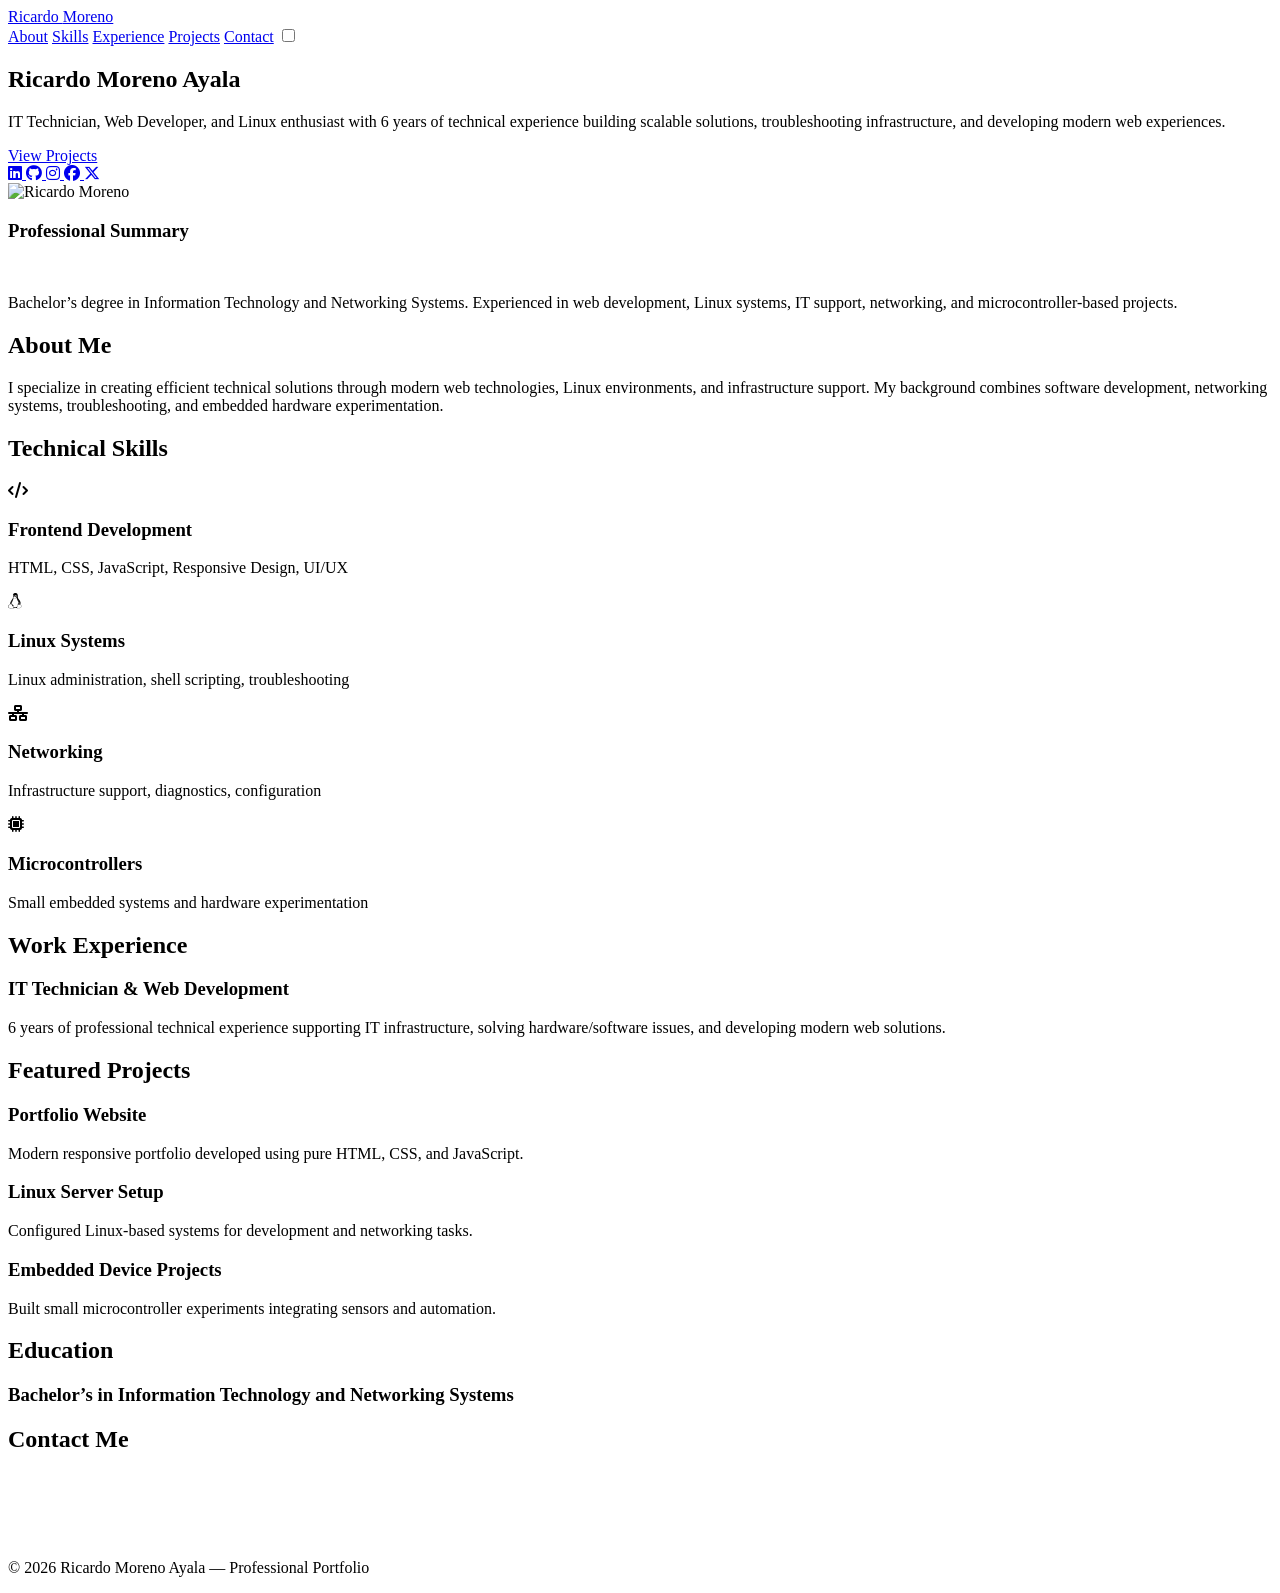
==== commit b0204986: "Update index.html" ====
--- a/index.html
+++ b/index.html
@@ -59,7 +59,7 @@
       href="https://cdnjs.cloudflare.com/ajax/libs/font-awesome/6.5.1/css/all.min.css"
     />
     <!-- ========================================================================================= -->
-    <link rel="stylesheet" href="/css/style.css" />
+    <link rel="stylesheet" href="/portfolioProyect/css/style.css" />
 
     <!-- ========================================================================================= -->
   </head>
@@ -159,7 +159,10 @@
           <!-- ========================================================================= -->
 
           <div id="logo-img">
-            <img src="/img/logo-img.png" alt="Ricardo Moreno" />
+            <img
+              src="/portfolioProyect/img/logo-img.png"
+              alt="Ricardo Moreno"
+            />
           </div>
 
           <!-- ========================================================================= -->
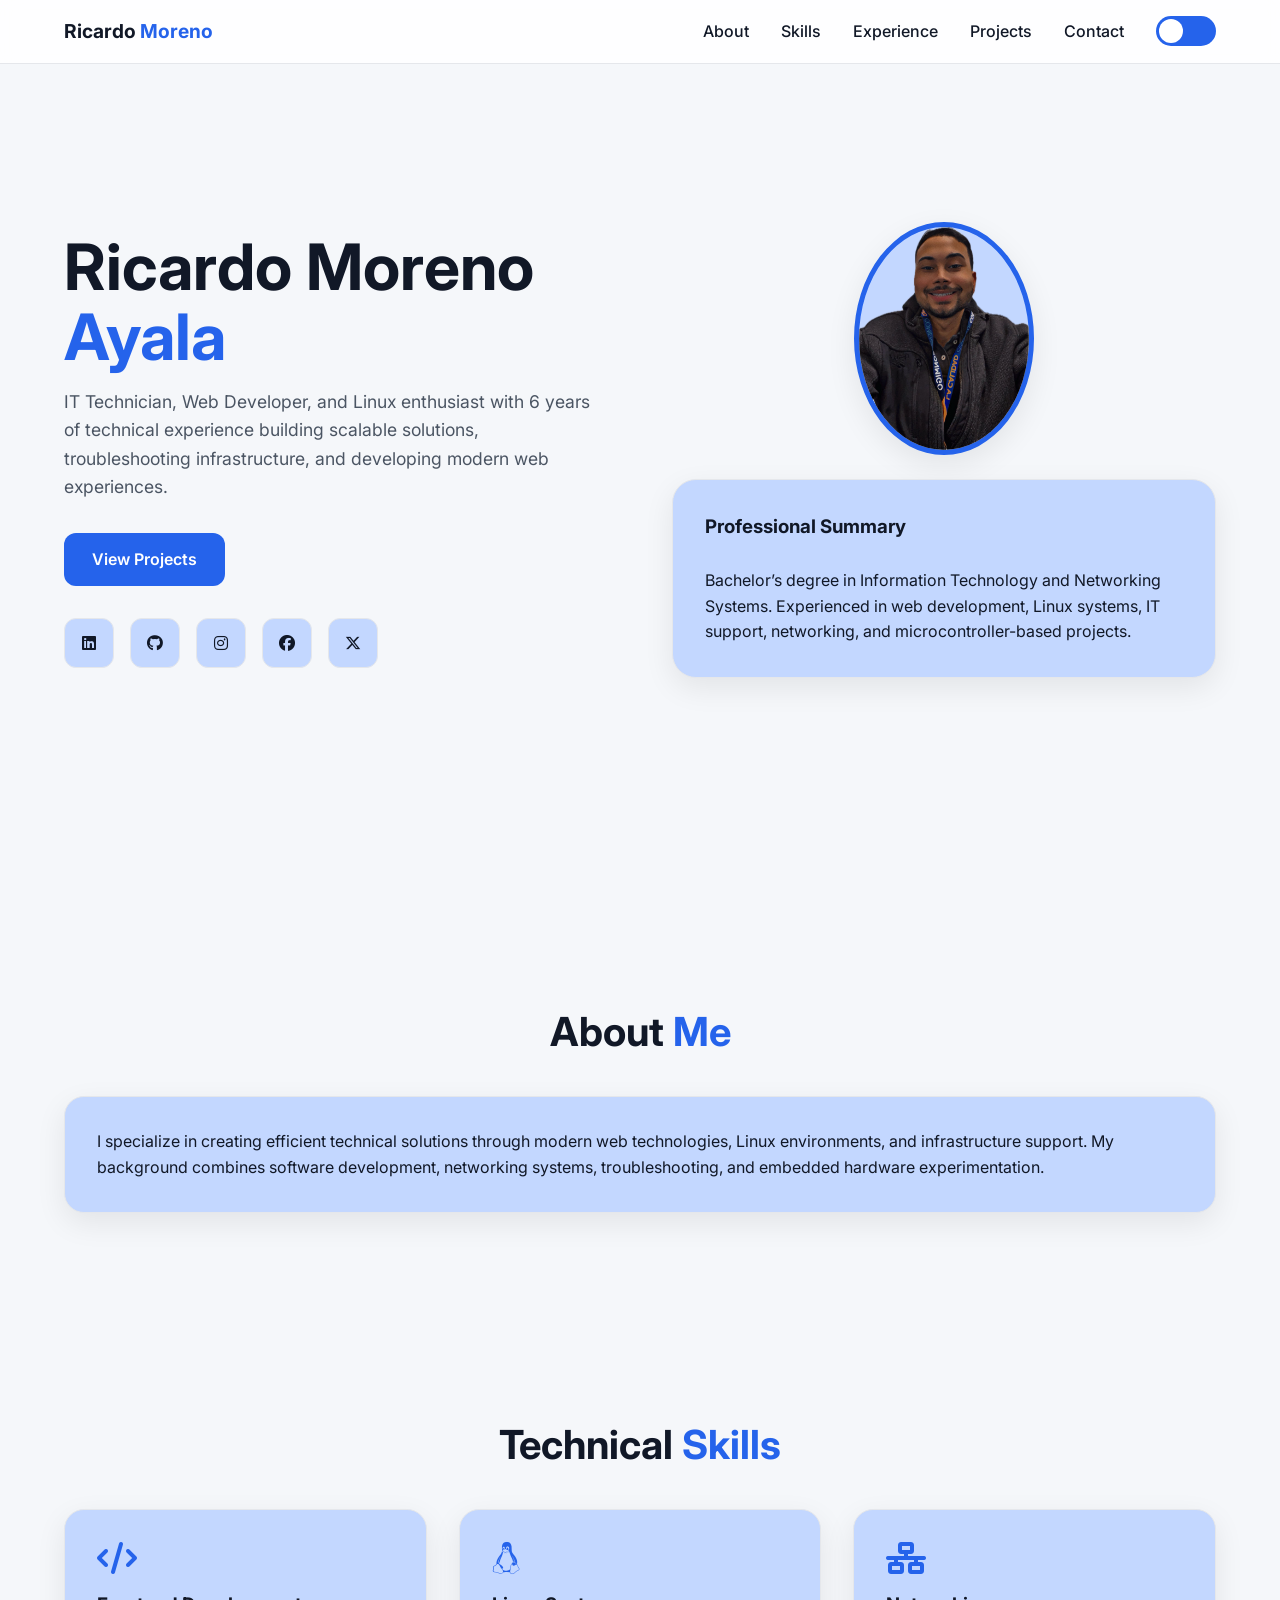
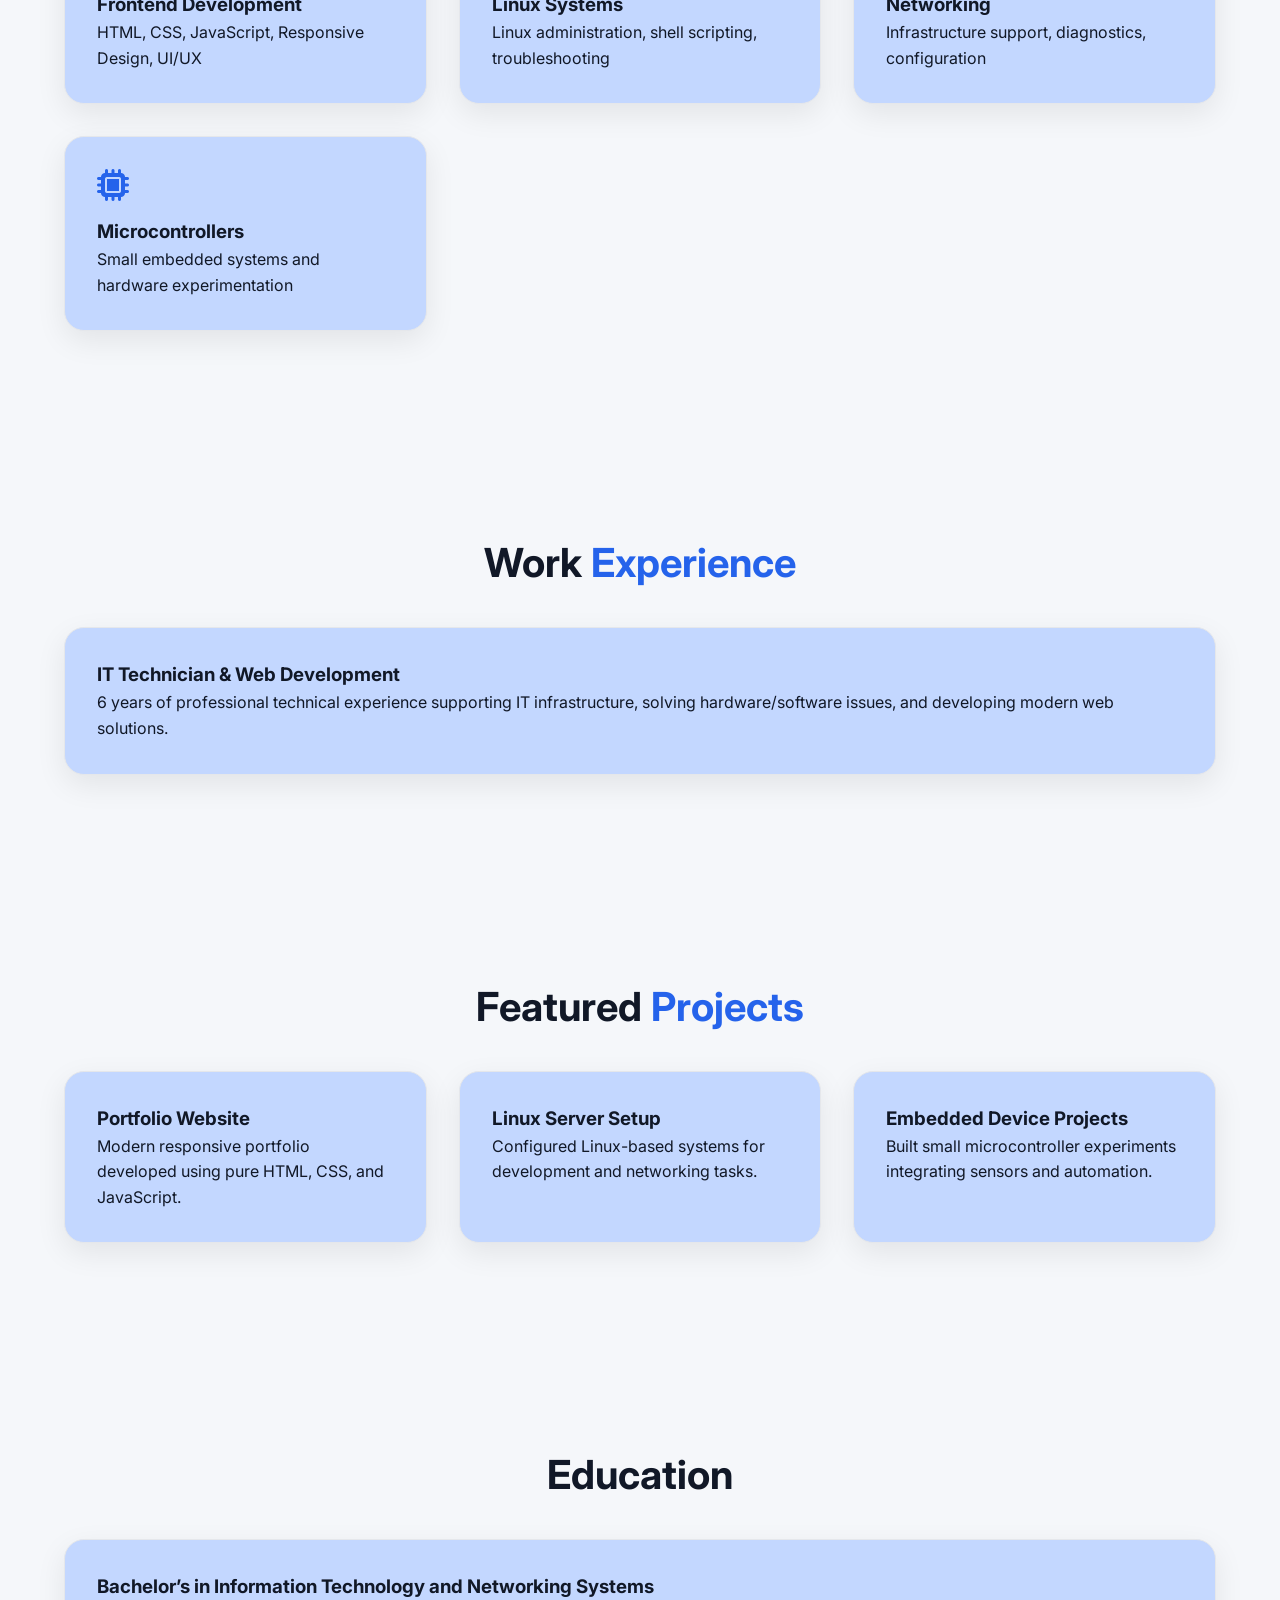
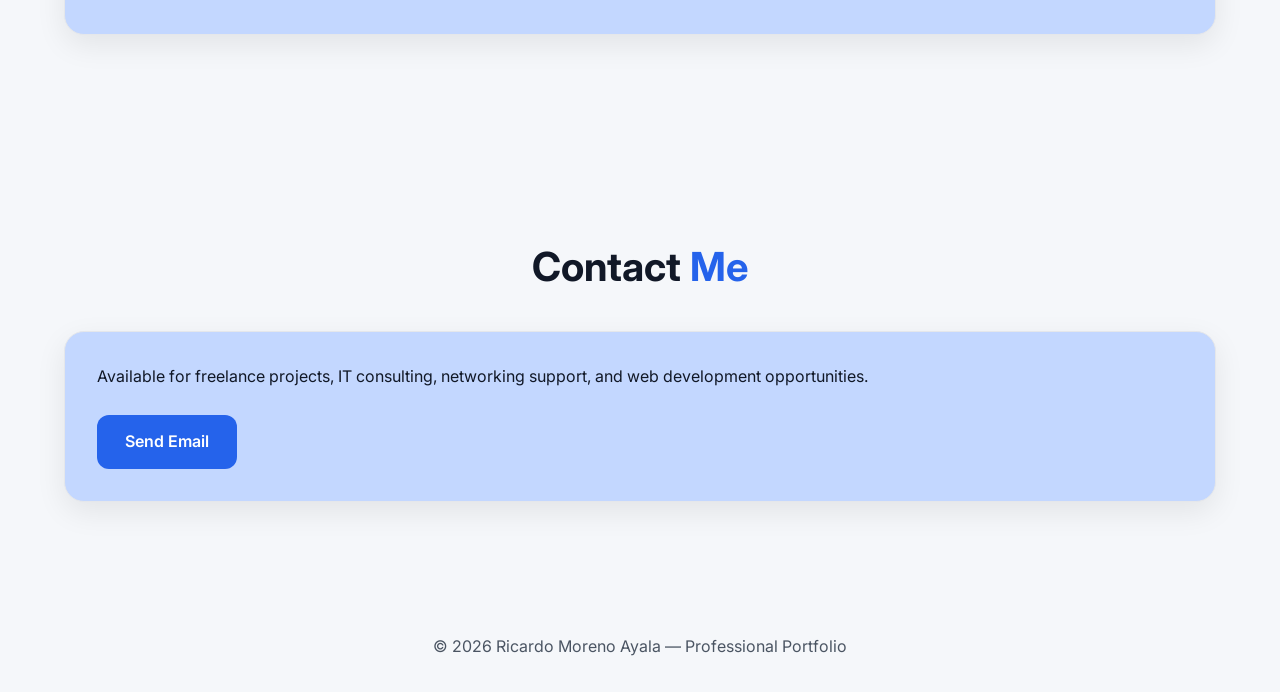
==== commit de3ceba0: "Update index.html" ====
--- a/index.html
+++ b/index.html
@@ -59,9 +59,515 @@
       href="https://cdnjs.cloudflare.com/ajax/libs/font-awesome/6.5.1/css/all.min.css"
     />
     <!-- ========================================================================================= -->
-    <link rel="stylesheet" href="/portfolioProyect/css/style.css" />
-
-    <!-- ========================================================================================= -->
+    <link rel="stylesheet" href="/css/style.css" />
+
+    <!-- ========================================================================================= -->
+    <style>
+      /* ===================================================================================== */
+      /* ROOT VARIABLES                                                                       */
+      /* ===================================================================================== */
+
+      :root {
+        --bg-primary: #f5f7fa;
+
+        --bg-secondary: #c3d7ff;
+
+        --text-primary: #111827;
+
+        --text-secondary: #4b5563;
+
+        --accent: #2563eb;
+
+        --accent-hover: #1d4ed8;
+
+        --border: #e5e7eb;
+
+        --shadow: 0 10px 30px rgba(0, 0, 0, 0.08);
+
+        --transition: all 0.3s ease;
+      }
+
+      /* ===================================================================================== */
+      /* DARK MODE VARIABLES                                                                  */
+      /* ===================================================================================== */
+
+      body.dark-mode {
+        --bg-primary: #0f172a;
+
+        --bg-secondary: #111827;
+
+        --text-primary: #f9fafb;
+
+        --text-secondary: #cbd5e1;
+
+        --accent: #3b82f6;
+
+        --accent-hover: #60a5fa;
+
+        --border: #1f2937;
+
+        --shadow: 0 10px 30px rgba(0, 0, 0, 0.4);
+      }
+
+      /* ===================================================================================== */
+      /* GLOBAL RESET                                                                         */
+      /* ===================================================================================== */
+
+      * {
+        margin: 0;
+
+        padding: 0;
+
+        box-sizing: border-box;
+      }
+
+      /* ===================================================================================== */
+      /* BODY STYLING                                                                         */
+      /* ===================================================================================== */
+
+      body {
+        font-family: "Inter", sans-serif;
+
+        background: var(--bg-primary);
+
+        color: var(--text-primary);
+
+        line-height: 1.6;
+
+        scroll-behavior: smooth;
+
+        transition: var(--transition);
+      }
+
+      /* ===================================================================================== */
+      /* REUSABLE CONTAINER                                                                   */
+      /* ===================================================================================== */
+
+      .container {
+        width: 90%;
+
+        max-width: 1200px;
+
+        margin: auto;
+      }
+
+      /* ===================================================================================== */
+      /* NAVIGATION BAR                                                                       */
+      /* ===================================================================================== */
+
+      nav {
+        position: fixed;
+
+        top: 0;
+
+        width: 100%;
+
+        z-index: 1000;
+
+        background: rgba(255, 255, 255, 0.85);
+
+        backdrop-filter: blur(10px);
+
+        border-bottom: 1px solid var(--border);
+
+        transition: var(--transition);
+      }
+
+      body.dark-mode nav {
+        background: rgba(15, 23, 42, 0.9);
+      }
+
+      .nav-container {
+        display: flex;
+
+        justify-content: space-between;
+
+        align-items: center;
+
+        padding: 1rem 0;
+      }
+
+      /* ===================================================================================== */
+      /* LOGO                                                                                 */
+      /* ===================================================================================== */
+
+      .logo {
+        font-size: 1.2rem;
+
+        font-weight: 700;
+      }
+
+      .logo a {
+        color: var(--text-primary);
+
+        text-decoration: none;
+      }
+
+      .logo span {
+        color: var(--accent);
+      }
+
+      /* ===================================================================================== */
+      /* NAV LINKS                                                                            */
+      /* ===================================================================================== */
+
+      .nav-links {
+        display: flex;
+
+        align-items: center;
+
+        gap: 2rem;
+      }
+
+      .nav-links a {
+        text-decoration: none;
+
+        color: var(--text-primary);
+
+        font-weight: 500;
+
+        transition: var(--transition);
+      }
+
+      .nav-links a:hover {
+        color: var(--accent);
+      }
+
+      /* ===================================================================================== */
+      /* DARK MODE TOGGLE                                                                     */
+      /* ===================================================================================== */
+
+      .theme-toggle {
+        position: relative;
+
+        width: 60px;
+
+        height: 30px;
+      }
+
+      .theme-toggle input {
+        display: none;
+      }
+
+      .slider {
+        position: absolute;
+
+        width: 100%;
+
+        height: 100%;
+
+        border-radius: 50px;
+
+        background: var(--accent);
+
+        cursor: pointer;
+      }
+
+      .slider::before {
+        content: "";
+
+        position: absolute;
+
+        width: 24px;
+
+        height: 24px;
+
+        left: 3px;
+
+        top: 3px;
+
+        border-radius: 50%;
+
+        background: white;
+
+        transition: var(--transition);
+      }
+
+      input:checked + .slider::before {
+        transform: translateX(30px);
+      }
+
+      /* ===================================================================================== */
+      /* HERO SECTION                                                                         */
+      /* ===================================================================================== */
+
+      .hero {
+        min-height: 100vh;
+
+        display: flex;
+
+        align-items: center;
+
+        padding-top: 100px;
+      }
+
+      .hero-content {
+        display: grid;
+
+        grid-template-columns: repeat(auto-fit, minmax(320px, 1fr));
+
+        gap: 4rem;
+
+        align-items: center;
+      }
+
+      /* ===================================================================================== */
+      /* HERO TEXT                                                                            */
+      /* ===================================================================================== */
+
+      .hero-text h1 {
+        font-size: 4rem;
+
+        line-height: 1.1;
+
+        margin-bottom: 1rem;
+      }
+
+      .hero-text h1 span {
+        color: var(--accent);
+      }
+
+      .hero-text p {
+        font-size: 1.1rem;
+
+        color: var(--text-secondary);
+
+        margin-bottom: 2rem;
+      }
+
+      /* ===================================================================================== */
+      /* BUTTON STYLING                                                                       */
+      /* ===================================================================================== */
+
+      .btn {
+        display: inline-block;
+
+        padding: 14px 28px;
+
+        border-radius: 12px;
+
+        background: var(--accent);
+
+        color: white;
+
+        text-decoration: none;
+
+        font-weight: 600;
+
+        transition: var(--transition);
+      }
+
+      .btn:hover {
+        background: var(--accent-hover);
+
+        transform: translateY(-2px);
+      }
+
+      /* ===================================================================================== */
+      /* RIGHT HERO COLUMN                                                                    */
+      /* ===================================================================================== */
+
+      .hero-right {
+        display: flex;
+
+        flex-direction: column;
+
+        align-items: center;
+
+        gap: 1.5rem;
+      }
+
+      /* ===================================================================================== */
+      /* PROFILE IMAGE                                                                        */
+      /* ===================================================================================== */
+
+      #logo-img {
+        display: flex;
+
+        justify-content: center;
+
+        align-items: center;
+      }
+
+      #logo-img img {
+        width: 180px;
+
+        height: auto;
+
+        object-fit: cover;
+
+        border-radius: 50%;
+
+        border: 5px solid var(--accent);
+
+        box-shadow: var(--shadow);
+
+        background: var(--bg-secondary);
+      }
+
+      /* ===================================================================================== */
+      /* HERO CARD                                                                            */
+      /* ===================================================================================== */
+
+      .hero-card {
+        width: 100%;
+
+        background: var(--bg-secondary);
+
+        padding: 2rem;
+
+        border-radius: 24px;
+
+        border: 1px solid var(--border);
+
+        box-shadow: var(--shadow);
+      }
+
+      /* ===================================================================================== */
+      /* SECTION STYLING                                                                      */
+      /* ===================================================================================== */
+
+      section {
+        padding: 100px 0;
+      }
+
+      .section-title {
+        font-size: 2.5rem;
+
+        text-align: center;
+
+        margin-bottom: 2rem;
+      }
+
+      .section-title span {
+        color: var(--accent);
+      }
+
+      /* ===================================================================================== */
+      /* GRID SYSTEM                                                                          */
+      /* ===================================================================================== */
+
+      .grid {
+        display: grid;
+
+        grid-template-columns: repeat(auto-fit, minmax(280px, 1fr));
+
+        gap: 2rem;
+      }
+
+      /* ===================================================================================== */
+      /* CARD COMPONENT                                                                       */
+      /* ===================================================================================== */
+
+      .card {
+        background: var(--bg-secondary);
+
+        padding: 2rem;
+
+        border-radius: 20px;
+
+        border: 1px solid var(--border);
+
+        box-shadow: var(--shadow);
+
+        transition: var(--transition);
+      }
+
+      .card:hover {
+        transform: translateY(-5px);
+      }
+
+      .card i {
+        font-size: 2rem;
+
+        color: var(--accent);
+
+        margin-bottom: 1rem;
+      }
+
+      /* ===================================================================================== */
+      /* SOCIAL ICONS                                                                         */
+      /* ===================================================================================== */
+
+      .socials {
+        display: flex;
+
+        gap: 1rem;
+
+        margin-top: 2rem;
+      }
+
+      .socials a {
+        width: 50px;
+
+        height: 50px;
+
+        display: flex;
+
+        justify-content: center;
+
+        align-items: center;
+
+        border-radius: 12px;
+
+        background: var(--bg-secondary);
+
+        border: 1px solid var(--border);
+
+        color: var(--text-primary);
+
+        text-decoration: none;
+
+        transition: var(--transition);
+      }
+
+      .socials a:hover {
+        background: var(--accent);
+
+        color: white;
+      }
+
+      /* ===================================================================================== */
+      /* FOOTER                                                                               */
+      /* ===================================================================================== */
+
+      footer {
+        padding: 2rem;
+
+        text-align: center;
+
+        color: var(--text-secondary);
+      }
+
+      /* ===================================================================================== */
+      /* MOBILE RESPONSIVE DESIGN                                                             */
+      /* ===================================================================================== */
+
+      @media (max-width: 768px) {
+        .nav-links {
+          gap: 1rem;
+        }
+        .nav-links a {
+          display: inline-block;
+        }
+        .hero-text h1 {
+          font-size: 2.5rem;
+        }
+        .logo {
+          display: none;
+        }
+
+        .section-title {
+          font-size: 2rem;
+        }
+
+        #logo-img img {
+          width: 130px;
+
+          height: 130px;
+        }
+      }
+    </style>
   </head>
 
   <body>
@@ -159,10 +665,7 @@
           <!-- ========================================================================= -->
 
           <div id="logo-img">
-            <img
-              src="/portfolioProyect/img/logo-img.png"
-              alt="Ricardo Moreno"
-            />
+            <img src="/img/logo-img.png" alt="Ricardo Moreno" />
           </div>
 
           <!-- ========================================================================= -->
--- a/css/style.css
+++ b/css/style.css
@@ -0,0 +1,504 @@
+/* ===================================================================================== */
+/* ROOT VARIABLES                                                                       */
+/* ===================================================================================== */
+
+:root {
+  --bg-primary: #f5f7fa;
+
+  --bg-secondary: #c3d7ff;
+
+  --text-primary: #111827;
+
+  --text-secondary: #4b5563;
+
+  --accent: #2563eb;
+
+  --accent-hover: #1d4ed8;
+
+  --border: #e5e7eb;
+
+  --shadow: 0 10px 30px rgba(0, 0, 0, 0.08);
+
+  --transition: all 0.3s ease;
+}
+
+/* ===================================================================================== */
+/* DARK MODE VARIABLES                                                                  */
+/* ===================================================================================== */
+
+body.dark-mode {
+  --bg-primary: #0f172a;
+
+  --bg-secondary: #111827;
+
+  --text-primary: #f9fafb;
+
+  --text-secondary: #cbd5e1;
+
+  --accent: #3b82f6;
+
+  --accent-hover: #60a5fa;
+
+  --border: #1f2937;
+
+  --shadow: 0 10px 30px rgba(0, 0, 0, 0.4);
+}
+
+/* ===================================================================================== */
+/* GLOBAL RESET                                                                         */
+/* ===================================================================================== */
+
+* {
+  margin: 0;
+
+  padding: 0;
+
+  box-sizing: border-box;
+}
+
+/* ===================================================================================== */
+/* BODY STYLING                                                                         */
+/* ===================================================================================== */
+
+body {
+  font-family: "Inter", sans-serif;
+
+  background: var(--bg-primary);
+
+  color: var(--text-primary);
+
+  line-height: 1.6;
+
+  scroll-behavior: smooth;
+
+  transition: var(--transition);
+}
+
+/* ===================================================================================== */
+/* REUSABLE CONTAINER                                                                   */
+/* ===================================================================================== */
+
+.container {
+  width: 90%;
+
+  max-width: 1200px;
+
+  margin: auto;
+}
+
+/* ===================================================================================== */
+/* NAVIGATION BAR                                                                       */
+/* ===================================================================================== */
+
+nav {
+  position: fixed;
+
+  top: 0;
+
+  width: 100%;
+
+  z-index: 1000;
+
+  background: rgba(255, 255, 255, 0.85);
+
+  backdrop-filter: blur(10px);
+
+  border-bottom: 1px solid var(--border);
+
+  transition: var(--transition);
+}
+
+body.dark-mode nav {
+  background: rgba(15, 23, 42, 0.9);
+}
+
+.nav-container {
+  display: flex;
+
+  justify-content: space-between;
+
+  align-items: center;
+
+  padding: 1rem 0;
+}
+
+/* ===================================================================================== */
+/* LOGO                                                                                 */
+/* ===================================================================================== */
+
+.logo {
+  font-size: 1.2rem;
+
+  font-weight: 700;
+}
+
+.logo a {
+  color: var(--text-primary);
+
+  text-decoration: none;
+}
+
+.logo span {
+  color: var(--accent);
+}
+
+/* ===================================================================================== */
+/* NAV LINKS                                                                            */
+/* ===================================================================================== */
+
+.nav-links {
+  display: flex;
+
+  align-items: center;
+
+  gap: 2rem;
+}
+
+.nav-links a {
+  text-decoration: none;
+
+  color: var(--text-primary);
+
+  font-weight: 500;
+
+  transition: var(--transition);
+}
+
+.nav-links a:hover {
+  color: var(--accent);
+}
+
+/* ===================================================================================== */
+/* DARK MODE TOGGLE                                                                     */
+/* ===================================================================================== */
+
+.theme-toggle {
+  position: relative;
+
+  width: 60px;
+
+  height: 30px;
+}
+
+.theme-toggle input {
+  display: none;
+}
+
+.slider {
+  position: absolute;
+
+  width: 100%;
+
+  height: 100%;
+
+  border-radius: 50px;
+
+  background: var(--accent);
+
+  cursor: pointer;
+}
+
+.slider::before {
+  content: "";
+
+  position: absolute;
+
+  width: 24px;
+
+  height: 24px;
+
+  left: 3px;
+
+  top: 3px;
+
+  border-radius: 50%;
+
+  background: white;
+
+  transition: var(--transition);
+}
+
+input:checked + .slider::before {
+  transform: translateX(30px);
+}
+
+/* ===================================================================================== */
+/* HERO SECTION                                                                         */
+/* ===================================================================================== */
+
+.hero {
+  min-height: 100vh;
+
+  display: flex;
+
+  align-items: center;
+
+  padding-top: 100px;
+}
+
+.hero-content {
+  display: grid;
+
+  grid-template-columns: repeat(auto-fit, minmax(320px, 1fr));
+
+  gap: 4rem;
+
+  align-items: center;
+}
+
+/* ===================================================================================== */
+/* HERO TEXT                                                                            */
+/* ===================================================================================== */
+
+.hero-text h1 {
+  font-size: 4rem;
+
+  line-height: 1.1;
+
+  margin-bottom: 1rem;
+}
+
+.hero-text h1 span {
+  color: var(--accent);
+}
+
+.hero-text p {
+  font-size: 1.1rem;
+
+  color: var(--text-secondary);
+
+  margin-bottom: 2rem;
+}
+
+/* ===================================================================================== */
+/* BUTTON STYLING                                                                       */
+/* ===================================================================================== */
+
+.btn {
+  display: inline-block;
+
+  padding: 14px 28px;
+
+  border-radius: 12px;
+
+  background: var(--accent);
+
+  color: white;
+
+  text-decoration: none;
+
+  font-weight: 600;
+
+  transition: var(--transition);
+}
+
+.btn:hover {
+  background: var(--accent-hover);
+
+  transform: translateY(-2px);
+}
+
+/* ===================================================================================== */
+/* RIGHT HERO COLUMN                                                                    */
+/* ===================================================================================== */
+
+.hero-right {
+  display: flex;
+
+  flex-direction: column;
+
+  align-items: center;
+
+  gap: 1.5rem;
+}
+
+/* ===================================================================================== */
+/* PROFILE IMAGE                                                                        */
+/* ===================================================================================== */
+
+#logo-img {
+  display: flex;
+
+  justify-content: center;
+
+  align-items: center;
+}
+
+#logo-img img {
+  width: 180px;
+
+  height: auto;
+
+  object-fit: cover;
+
+  border-radius: 50%;
+
+  border: 5px solid var(--accent);
+
+  box-shadow: var(--shadow);
+
+  background: var(--bg-secondary);
+}
+
+/* ===================================================================================== */
+/* HERO CARD                                                                            */
+/* ===================================================================================== */
+
+.hero-card {
+  width: 100%;
+
+  background: var(--bg-secondary);
+
+  padding: 2rem;
+
+  border-radius: 24px;
+
+  border: 1px solid var(--border);
+
+  box-shadow: var(--shadow);
+}
+
+/* ===================================================================================== */
+/* SECTION STYLING                                                                      */
+/* ===================================================================================== */
+
+section {
+  padding: 100px 0;
+}
+
+.section-title {
+  font-size: 2.5rem;
+
+  text-align: center;
+
+  margin-bottom: 2rem;
+}
+
+.section-title span {
+  color: var(--accent);
+}
+
+/* ===================================================================================== */
+/* GRID SYSTEM                                                                          */
+/* ===================================================================================== */
+
+.grid {
+  display: grid;
+
+  grid-template-columns: repeat(auto-fit, minmax(280px, 1fr));
+
+  gap: 2rem;
+}
+
+/* ===================================================================================== */
+/* CARD COMPONENT                                                                       */
+/* ===================================================================================== */
+
+.card {
+  background: var(--bg-secondary);
+
+  padding: 2rem;
+
+  border-radius: 20px;
+
+  border: 1px solid var(--border);
+
+  box-shadow: var(--shadow);
+
+  transition: var(--transition);
+}
+
+.card:hover {
+  transform: translateY(-5px);
+}
+
+.card i {
+  font-size: 2rem;
+
+  color: var(--accent);
+
+  margin-bottom: 1rem;
+}
+
+/* ===================================================================================== */
+/* SOCIAL ICONS                                                                         */
+/* ===================================================================================== */
+
+.socials {
+  display: flex;
+
+  gap: 1rem;
+
+  margin-top: 2rem;
+}
+
+.socials a {
+  width: 50px;
+
+  height: 50px;
+
+  display: flex;
+
+  justify-content: center;
+
+  align-items: center;
+
+  border-radius: 12px;
+
+  background: var(--bg-secondary);
+
+  border: 1px solid var(--border);
+
+  color: var(--text-primary);
+
+  text-decoration: none;
+
+  transition: var(--transition);
+}
+
+.socials a:hover {
+  background: var(--accent);
+
+  color: white;
+}
+
+/* ===================================================================================== */
+/* FOOTER                                                                               */
+/* ===================================================================================== */
+
+footer {
+  padding: 2rem;
+
+  text-align: center;
+
+  color: var(--text-secondary);
+}
+
+/* ===================================================================================== */
+/* MOBILE RESPONSIVE DESIGN                                                             */
+/* ===================================================================================== */
+
+@media (max-width: 768px) {
+  .nav-links {
+    gap: 1rem;
+  }
+  .nav-links a {
+    display: inline-block;
+  }
+  .hero-text h1 {
+    font-size: 2.5rem;
+  }
+  .logo {
+    display: none;
+  }
+
+  .section-title {
+    font-size: 2rem;
+  }
+
+  #logo-img img {
+    width: 130px;
+
+    height: 130px;
+  }
+}
